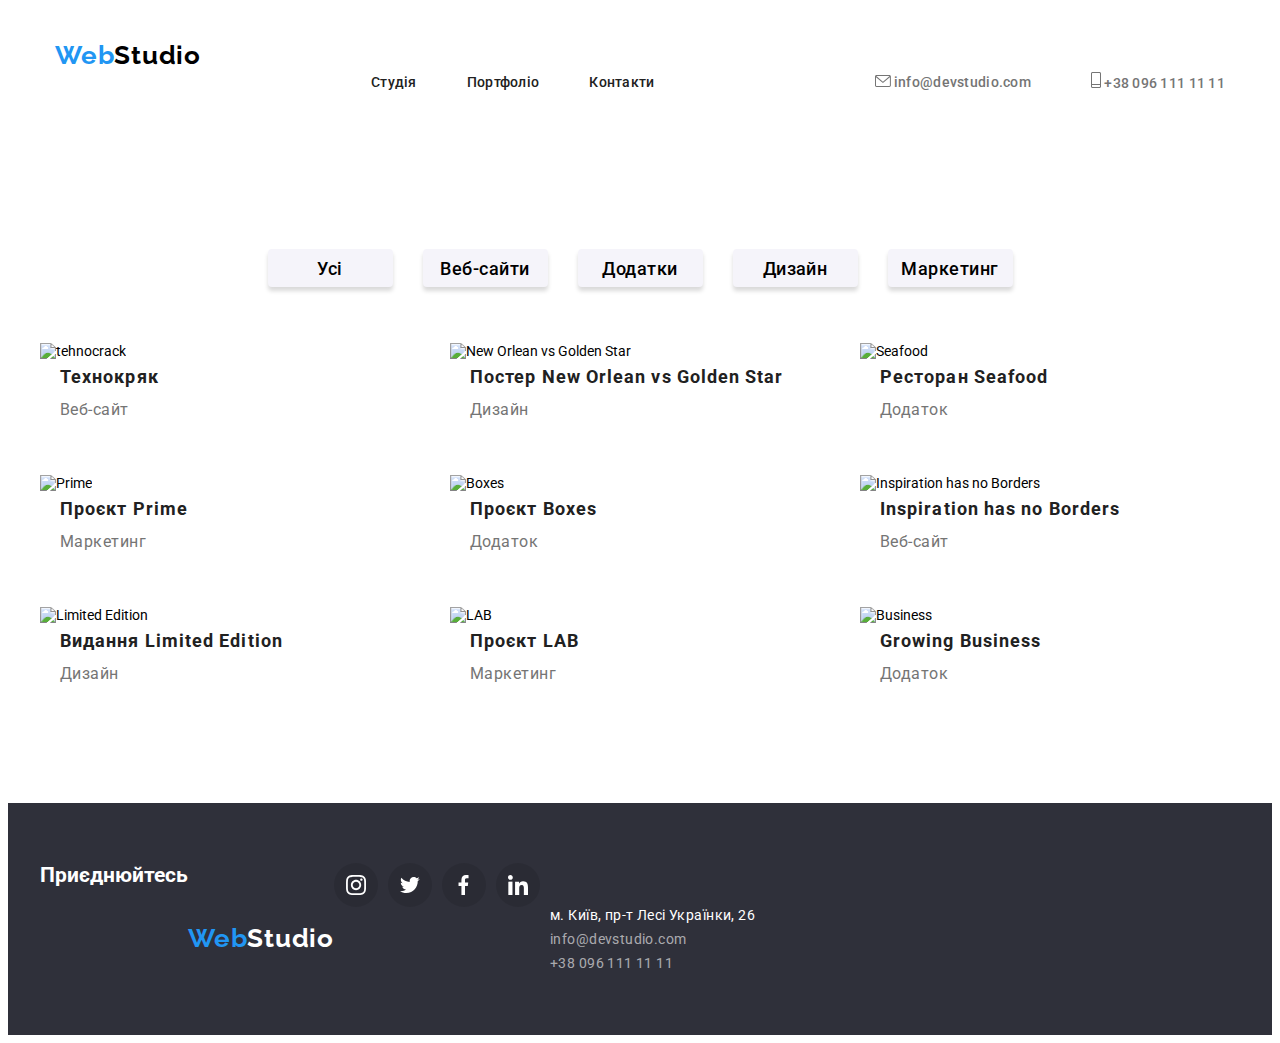
==== Portfolio.html @ 798e8f94 "portfolio-css" ====
<!DOCTYPE html>
<html lang="en">
  <head>
    <meta charset="UTF-8" />
    <meta name="viewport" content="width=device-width, initial-scale=1.0" />
 <title class="web">WebStudio</title>
    <link rel="preconnect" href="https://fonts.googleapis.com" />
    <link rel="preconnect" href="https://fonts.gstatic.com" crossorigin />
    <link
      href="https://fonts.googleapis.com/css2?family=Raleway:wght@700&family=Roboto:wght@400;500;700;900&display=swap"
      rel="stylesheet"
    />
        <link rel="stylesheet" href="./css/style.css" />
  </head>
  <body>
    <header class="header container">
      <div class="container header-list">
        <a
          class="web"
          href="file:///Users/marianasafiulin/Desktop/GOITEENS/dz4-5.html"
          ><span class="web-part">Web</span>Studio</a
        >
        <nav class="navigation">
          <ul class="nav-list">
            <li class="nav-item"><a href="./index.html">Студія</a></li>
            <li class="nav-item"><a href="./Portfolio.html">Портфоліо</a></li>
            <li class="nav-item"><a href="#">Контакти</a></li>
          </ul>
        </nav>
        <ul class="addres-list">
          <li class="mail">
            <svg class="mail-svg">
              <use
                class="mail-use-svg"
                href="./images/symboldefs.svg#icon-mail"
                width="16px"
                height="12px"
              />
            </svg>
            <a href="mailto:info@devstudio.com"> info@devstudio.com</a>
          </li>
          <li class="tel">
            <svg class="tel-svg">
              <use
                class="tel-use-svg"
                href="./images/symboldefs.svg#icon-telephone-nm"
                width="10px"
                height="16px"
              />
            </svg>
            <a href="tel:+380961111111"> +38 096 111 11 11</a>
          </li>
        </ul>
      </div>
    </header>
    <main>
      <div class="button-list">
        <button class="portf-button">Усі</button>
        <button class="portf-button">Веб-сайти</button>
        <button class="portf-button">Додатки</button>
        <button class="portf-button">Дизайн</button>
        <button class="portf-button">Маркетинг</button>
      </div>
      <div class="container">
        <ul class="portfolio-list">
          <li class="portf-list-item">
            <img src="./images/portfolio/img.png" alt="tehnocrack" />
            <h2 class="portf-list-work">Технокряк</h2>
            <p class="portf-work-section">Веб-сайт</p>
          </li>
          <li class="portf-list-item">
            <img
              src="./images/portfolio/img-2.png"
              alt="New Orlean vs Golden Star"
            />
            <h3 class="portf-list-work">Постер New Orlean vs Golden Star</h3>
            <p class="portf-work-section">Дизайн</p>
          </li>
          <li class="portf-list-item">
            <img src="./images/portfolio/img-3.png" alt="Seafood" />
            <h3 class="portf-list-work">Ресторан Seafood</h3>
            <p class="portf-work-section">Додаток</p>
          </li>
          <li class="portf-list-item">
            <img src="./images/portfolio/img-4.png" alt="Prime" />
            <h3 class="portf-list-work">Проєкт Prime</h3>
            <p class="portf-work-section">Маркетинг</p>
          </li>
          <li class="portf-list-item">
            <img src="./images/portfolio/img-5.png" alt="Boxes" />
            <h3 class="portf-list-work">Проєкт Boxes</h3>
            <p class="portf-work-section">Додаток</p>
          </li>
          <li class="portf-list-item">
            <img
              src="./images/portfolio/img-6.png"
              alt="Inspiration has no Borders"
            />

            <h3 class="portf-list-work">Inspiration has no Borders</h3>
            <p class="portf-work-section">Веб-сайт</p>
          </li>
          <li class="portf-list-item">
            <img src="./images/portfolio/img-7.png" alt=" Limited Edition" />
            <h3 class="portf-list-work">Видання Limited Edition</h3>
            <p class="portf-work-section">Дизайн</p>
          </li>
          <li class="portf-list-item">
            <img src="./images/portfolio/img-8.png" alt="LAB" />
            <h3 class="portf-list-work">Проєкт LAB</h3>
            <p class="portf-work-section">Маркетинг</p>
          </li>
          <li class="portf-list-item">
            <img src="./images/portfolio/img-9.png" alt="Business" />
            <h3 class="portf-list-work">Growing Business</h3>
            <p class="portf-work-section">Додаток</p>
          </li>
        </ul>
      </div>
    </main>
    <footer class="footer">
      <div class="container">
        <section class="footer-content">
          <h2 class="footer-svg-title">Приєднюйтесь</h2>
          <a
            href="file:///Users/marianasafiulin/Desktop/GOITEENS/dz4-5.html"
            class="web-footer"
            ><span class="web-footer-part">Web</span>Studio</a
          >
          <div class="footer-svg-box">
            
            <ul class="footer-background">
              <li>
                <a class="footer-background-div">
                  <svg class="footer-svg" width="20" height="20">
                    <use
                      class="footer-use-svg"
                      href="./images/symboldefs.svg#icon-instagram"
                    />
                  </svg>
                </a>
              </li>
              <li>
                <a class="footer-background-div">
                  <svg class="footer-svg">
                    <use
                      class="footer-use-svg"
                      href="./images/symboldefs.svg#icon-twitter"
                    />
                  </svg>
                </a>
              </li>
              <li>
                <a class="footer-background-div">
                  <svg class="footer-svg">
                    <use
                      class="footer-use-svg"
                      href="./images/symboldefs.svg#icon-facebook"
                    />
                  </svg>
                </a>
              </li>
              <li>
                <a class="footer-background-div">
                  <svg class="footer-svg">
                    <use
                      class="footer-use-svg"
                      href="./images/symboldefs.svg#icon-linkedin"
                    />
                  </svg>
                </a>
              </li>
            </ul>
            </div>
            <addres class="addres">
              <p class="addres-text">м. Київ, пр-т Лесі Українки, 26</p>
              <a class="mail-footer" href="mailto:info@devstudio.com">
                info@devstudio.com</a
              >
              <br />
              <a class="tel-footer" href="tel:+380961111111">
                +38 096 111 11 11</a
              >
            </addres>
          </div>
        </section>
      </div>
    </footer>
  </body>
</html>
---- css/style.css ----
a,
ul,
h1,
li,
p,
h2,
h3,
h4 {
  padding: 0;
  margin: 0;
}

a:hover {
  color: #2196f3;
}

body {
  font-family: "Roboto", sans-serif;
  font-size: 14px;
  font-weight: 400;
}

a {
  text-decoration: none;
  color: inherit;
}
ul {
  list-style-type: none;
}
footer {
  background-color: #2f303a;
}
button {
  border-radius: 4px;
  background: #2196f3;
  border: none;
  box-shadow: 0px 4px 4px 0px rgba(0, 0, 0, 0.15);
}
.container {
  width: 1200px;
  padding: 0 15px;
  margin: 0 auto;
}

.header {
  display: flex;
  flex-direction: row;
  justify-content: center;
  align-items: center;
}
.header-list {
  display: flex;
  justify-content: space-between;
}

.web {
  color: #000;
  font-family: Raleway;
  font-size: 26px;
  font-style: normal;
  font-weight: 700;
  line-height: normal;
  letter-spacing: 0.78px;
}

.web-part {
  color: #2196f3;
  font-family: "Raleway", sans-serif;
  font-size: 26px;
  font-style: normal;
  font-weight: 700;
  line-height: normal;
  letter-spacing: 0.78px;
}

.navigation {
  display: flex;
  align-items: center;
  justify-content: space-between;
}

.nav-list {
  display: flex;
  gap: 50px;
}

.addres-item {
  color: #757575;
  font-family: "Roboto", sans-serif;
  font-size: 14px;
  font-style: normal;
  font-weight: 500;
  line-height: normal;
  letter-spacing: 0.28px;
  margin-left: 50px;
}

.addres-svg {
  margin-right: 10px;
  vertical-align: middle;
  fill: #757575;
}

.addres-item:hover .addres-use-svg {
  fill: #2196f3;
}

.nav-item {
  color: #212121;
  font-family: Roboto;
  font-size: 14px;
  font-style: normal;
  font-weight: 500;
  line-height: normal;
  letter-spacing: 0.28px;
}
.addres-list {
  display: flex;
  gap: 10px;
  align-items: center;
}

.header-mail {
  color: #757575;
}
.headr-telephone {
  color: #757575;
}

.hero {
  background-image: url("../images/overlay.jpg");
  opacity: 0, 5;
  background-repeat: no-repeat;
  background-color: #2f303a;
  padding-top: 200px;
  padding-bottom: 200px;
}

.hero-btn {
  color: #fff;
  text-align: center;
  font-family: Roboto;
  font-size: 16px;
  font-style: normal;
  font-weight: 700;
  line-height: 30px;
  padding: 10px 32px;
  display: block;
  margin: 0 auto;
}

.hero-title {
  width: 696px;
  height: 120px;
  color: #fff;
  text-align: center;
  font-family: Roboto;
  font-size: 44px;
  font-style: normal;
  text-transform: uppercase;
  margin: auto;
}

.team-list {
  display: flex;
  flex-direction: row;
  padding-top: 50px;
}

.adventages-list {
  display: flex;
  gap: 30px;
}

.adventages-list-item::before {
  content: "";
  display: inline-block;
  width: 270px;
  height: 120px;
  background-color: #f5f4fa;
  background-repeat: no-repeat;
  background-position: center;
}

.adventages-list-item:nth-child(1)::before {
  background-image: url("../images/antena.svg");
}

.adventages-list-item:nth-child(2)::before {
  background-image: url("../images/astronaut.svg");
}

.adventages-list-item:nth-child(3)::before {
  background-image: url("../images/clock.svg");
}

.adventages-list-item:nth-child(4)::before {
  background-image: url("../images/diagram.svg");
}

.adventages-list-tittle {
  color: #212121;
  font-family: Roboto;
  font-size: 14px;
  font-style: normal;
  font-weight: 700;
  line-height: normal;
  letter-spacing: 0.42px;
  text-transform: uppercase;
  padding-top: 30px;
  padding-bottom: 10px;
}

.adventages-list-text {
  color: #757575;
  font-family: Roboto;
  font-size: 14px;
  font-style: normal;
  font-weight: 400;
  line-height: 24px; /* 171.429% */
  letter-spacing: 0.42px;
}

.photo {
  width: 270px;
  height: 260px;
}

.work-title {
  margin-bottom: 50px;
  color: #212121;
  text-align: center;
  font-family: "Roboto", sans-serif;
  font-size: 36px;
  font-style: normal;
  font-weight: 700;
  line-height: normal;
  letter-spacing: 1.08px;
}

.work-list {
  display: flex;
  gap: 30px;
}

.work-list-name {
  display: block;
  background-color: #2f303a;
  opacity: 80%;
  width: 370px;
  height: 70px;
  padding-top: 27px;
  position: relative;
  bottom: 73px;
}

.work-name-text {
  font-family: "Roboto", sans-serif;
  font-size: 14px;
  color: #fff;
}

.team-list {
  display: flex;
  gap: 30px;
}

.team {
  display: flex;
  padding-top: 94px;
  padding-bottom: 94px;
  text-align: center;
  background: #f5f4fa;
}

.team-user {
  border: #000;
  border-radius: 0px 0px 4px 4px;
  background: #fff;
  box-shadow: 0px 2px 1px 0px rgba(0, 0, 0, 0.2),
    0px 1px 1px 0px rgba(0, 0, 0, 0.14), 0px 1px 3px 0px rgba(0, 0, 0, 0.12);
  padding-bottom: 30px;
}

.background-div-item {
  margin-right: 10px;
}

.background-div-svg {
  display: flex;
  justify-content: center;
  align-items: center;
}

.background-div {
  display: flex;
  justify-content: center;
  align-items: center;
  width: 44px;
  height: 44px;
  border: 2px solid none;
  border-radius: 45px;
  fill: #afb1b8;
}

.background-div:hover {
  background-color: #2196f3;
  fill: #fff;
  border: 2px solid none;
  border-radius: 45px;
}

.footer-svg {
  width: 20px;
  height: 20px;
  background-size: 44px;
}

.footer-background-div {
  display: flex;
  justify-content: center;
  align-items: center;
  width: 44px;
  height: 44px;
  border: 2px solid none;
  border-radius: 45px;
  fill: #fff;
  background-color: rgba(0, 0, 0, 10%);
  margin-right: 10px;
}

.footer-background-div:hover {
  background-color: #2196f3;
  fill: #fff;
  border: 2px solid none;
  border-radius: 45px;
}

.footer-svg-title {
  text-align: center;
  color: #fff;
  font-family: "Roboto", sans-serif;
}

.work-svg {
  width: 20px;
  height: 20px;
  background-size: 44px;
}

.work-svg:hover {
  fill: #fff;
}

.name {
  color: #212121;
  text-align: center;
  font-family: Roboto;
  font-size: 16px;
  font-style: normal;
  font-weight: 500;
  line-height: normal;
  letter-spacing: 0.48px;
  padding-top: 30px;
}

.robota {
  color: #757575;
  text-align: center;
  font-family: Roboto;
  font-size: 16px;
  font-style: normal;
  font-weight: 400;
  line-height: normal;
  letter-spacing: 0.48px;
  padding-top: 10px;
  padding-bottom: 30px;
}

.mail-footer,
.tel-footer {
  color: rgba(255, 255, 255, 0.6);
  font-family: Roboto;
  font-size: 14px;
  font-style: normal;
  font-weight: 400;
  line-height: 24px; /* 171.429% */
  letter-spacing: 0.42px;
}

.addres {
  color: #fff;
  font-family: Roboto;
  font-size: 14px;
  font-style: normal;
  font-weight: 400;
  line-height: 24px; /* 171.429% */
  letter-spacing: 0.42px;
}

.adventages {
  padding-top: 94px;
  padding-bottom: 94px;
}

.work {
  display: flex;
  padding-bottom: 94px;
  text-align: center;
}

.users {
  padding: 94px 0 94px 0;
}

.users-list-title {
  text-align: center;
  margin-bottom: 50px;
}

.users-box {
  display: flex;
  padding-top: 94px;
  padding-bottom: 95px;
  display: flex;
  justify-content: space-between;
}

.users-list {
  display: flex;
  justify-content: space-around;
}

.users-list-box {
  display: flex;
  align-items: center;
  width: 170px;
  height: 92px;
  border: #afb1b8 1px solid;
  border-radius: 4px;
}

.users-list-box:hover .user-svg-use {
  fill: #2196f3;
}

.users-list-box:hover {
  border: #2196f3 1px solid;
  border-radius: 4px;
}

.users-svg {
  fill: #afb1b8;
}

.users-list-svg {
  display: block;
  margin: 0 auto;
}

.users-list-svg:hover {
  border: #2196f3;
}

.users-list-box:hover .users-svg {
  fill: #2196f3;
}

.web-footer-part {
  color: #2196f3;

  font-family: Raleway;
  font-size: 26px;
  font-style: normal;
  font-weight: 700;
  line-height: normal;
  letter-spacing: 0.78px;
}

.web-footer {
  color: #fff;
  font-family: Raleway;
  font-size: 26px;
  font-style: normal;
  font-weight: 700;
  line-height: normal;
  letter-spacing: 0.78px;
  padding-top: 60px;
}

.addres {
  padding-top: 10px;
}

.mail-footer {
  padding-top: 5px;
}

.tel-footer {
  padding-top: 5px;
  padding-bottom: 60px;
}

.footer-content {
  padding-top: 60px;
  padding-bottom: 60px;
  display: flex;
}

.footer-background {
  display: flex;
  justify-content: center;
}

.footer-content-item {
  width: 231px;
  height: 132px;
}

.footer-social-svg {
  width: 206px;
  height: 80px;
  margin-left: 70px;
  padding-top: 5px;
}

/* portfolio */

a,
ul,
h1,
li,
p,
h2,
h3,
h4 {
  padding: 0;
  margin: 0;
}
a {
  text-decoration: none;
  color: inherit;
}
a:hover {
  color: #2196f3;
}
.portf-button {
  width: 125px;
  height: 38px;
  flex-shrink: 0;
  border-radius: 4px;
  background: #f5f4fa;
}
button:hover {
  background-color: #2196f3;
  color: #fff;
}

ul {
  list-style-type: none;
}

.container {
  width: 1200px;
  padding: 0 15px;
  margin: 0 auto;
}

.header {
  padding: 32px 0;
}

.mail-svg {
  width: 16px;
  height: 12px;
}

.mail-use-svg {
  fill: #757575;
}

.mail-use-svg:hover {
  fill: #2196f3;
}

.tel-svg {
  width: 10px;
  height: 16px;
}

.tel-use-svg {
  fill: #757575;
}

.tel-use-svg:hover {
  fill: #2196f3;
}
.header-list {
  display: flex;
  justify-content: space-between;
}

.web {
  color: #000;
  font-family: Raleway;
  font-size: 26px;
  font-style: normal;
  font-weight: 700;
  line-height: normal;
  letter-spacing: 0.78px;
}

.web-part {
  color: #2196f3;
  font-family: Raleway;
  font-size: 26px;
  font-style: normal;
  font-weight: 700;
  line-height: normal;
  letter-spacing: 0.78px;
}

.mail,
.tel {
  color: #757575;
  font-family: Roboto;
  font-size: 14px;
  font-style: normal;
  font-weight: 500;
  line-height: normal;
  letter-spacing: 0.28px;
  padding-top: 32px;
  padding-bottom: 32px;
  padding-left: 50px;
}
.portfolio-list {
  display: flex;
  flex-wrap: wrap;
  flex-direction: row;
  align-items: center;
  row-gap: 30px;
  justify-content: space-between;
  margin-top: 56px;
  margin-bottom: 94px;
}
.portf-button {
  background-color: #f5f4fa;
  text-align: center;
  font-family: Roboto;
  font-size: 16px;
  font-style: normal;
  font-weight: 500;
  letter-spacing: 0.48px;
  font-size: large;
  border: none;
  width: 125px;
  height: 38px;
  flex-shrink: 0;
  border-radius: 4px;
  background: #f5f4fa;
}

.button-div {
  display: flex;
  justify-content: center;
}

.button-list {
  display: flex;
  justify-content: center;
  gap: 30px;
  margin-top: 94px;
}
.container-portfolio {
  width: 1200px;
}
.portf-list-item {
  flex-basis: calc((100% - 60px) / 3);
}

.portf-list-item:hover {
  box-shadow: 0px 2px 1px 0px rgba(0, 0, 0, 0.2),
    0px 1px 1px 0px rgba(0, 0, 0, 0.14), 0px 1px 3px 0px rgba(0, 0, 0, 0.12);
}

.portf-list-work {
  color: #212121;
  font-family: Roboto;
  font-size: 18px;
  font-style: normal;
  font-weight: 700;
  line-height: 36px; /* 200% */
  letter-spacing: 1.08px;
  margin-left: 20px;
}

.portf-work-section {
  color: #757575;
  font-family: Roboto;
  font-size: 16px;
  font-style: normal;
  font-weight: 400;
  line-height: 30px; /* 187.5% */
  letter-spacing: 0.48px;
  margin-bottom: 20px;
  margin-left: 20px;
}

footer {
  background: #2f303a;
}

.web-footer-part {
  color: #2196f3;

  font-family: Raleway;
  font-size: 26px;
  font-style: normal;
  font-weight: 700;
  line-height: normal;
  letter-spacing: 0.78px;
}

.web-footer {
  color: #fff;
  font-family: Raleway;
  font-size: 26px;
  font-style: normal;
  font-weight: 700;
  line-height: normal;
  letter-spacing: 0.78px;
  padding-top: 60px;
}

.addres {
  padding-top: 20px;
}

.mail-footer {
  padding-top: 5px;
}

.tel-footer {
  padding-top: 5px;
  padding-bottom: 60px;
}

.footer-content {
  padding-top: 60px;
  padding-bottom: 60px;
}

.mail-footer,
.tel-footer {
  color: rgba(255, 255, 255, 0.6);
  font-family: Roboto;
  font-size: 14px;
  font-style: normal;
  font-weight: 400;
  line-height: 24px; /* 171.429% */
  letter-spacing: 0.42px;
}

.addres {
  color: #fff;
  font-family: Roboto;
  font-size: 14px;
  font-style: normal;
  font-weight: 400;
  line-height: 24px; /* 171.429% */
  letter-spacing: 0.42px;
  margin-top: 20px;
}

.footer-background {
  display: flex;
  justify-content: center;
}

.footer-svg {
  width: 20px;
  height: 20px;
  background-size: 44px;
}

.footer-background-div {
  display: flex;
  justify-content: center;
  align-items: center;
  width: 44px;
  height: 44px;
  border: 2px solid none;
  border-radius: 45px;
  fill: #fff;
  background-color: rgba(0, 0, 0, 10%);
  margin-right: 10px;
}

.footer-background-div:hover {
  background-color: #2196f3;
  fill: #fff;
  border: 2px solid none;
  border-radius: 45px;
}

.footer-svg-title {
  text-align: start;
  color: #fff;
  font-family: "Roboto", sans-serif;
  margin-bottom: 25px;
}

.backdrop {
  align-items: center;
  justify-content: center;
  display: flex;
  position: fixed;
  top: 0;
  left: 0;
  width: 100%;
  height: 100%;
  background-color: rgba(0, 0, 0, 0.5);
  opacity: 1;
  z-index: 9;
}
.modal {
  position: absolute;
  width: 528px;
  padding: 40px;
  padding: 15px;
  background-color: #ffffff;
  border-radius: 4px;
}
.modal-title {
  font-family: "Roboto", sans-serif;
  font-weight: 700;
  font-size: 20px;
  letter-spacing: 0.03em;
  text-align: center;
  color: var(--gray-text);
  margin-bottom: 12px;
}
.modal-list {
  display: flex;
  flex-direction: column;
  margin-bottom: 20px;
}
.modal-list-label {
  letter-spacing: 0.01em;
  color: var(--gray-text);
  padding-right: 7px;
  position: relative;
  font-size: 12px;
}
.modal-list-input {
  border: 1px solid rgba(33, 33, 33, 0.2);
  border-radius: 4px;
  width: 100%;
  padding: 12px 20px 12px 42px;
  margin-top: 4px;
  outline: none;
  cursor: pointer;
}
.modal-svg {
  width: 15px;
  height: 15px;
  position: absolute;
  left: 12px;
  top: 31px;
}
.modal-list-input:hover {
  border-color: var(--blue-text);
}
.modal-list-input:hover + .modal-svg {
  fill: var(--blue-text);
}
.modal-textarea {
  resize: none;
  width: 100%;
  border: 1px solid rgba(33, 33, 33, 0.2);
  border-radius: 4px;
  padding: 12px 16px;
  outline: none;
  cursor: pointer;
  margin-top: 4px;
}
.div-modal-check {
  width: 16px;
  height: 15px;
}
.div-modal-check:checked::after {
  display: flex;
  justify-content: center;
  align-items: center;
  background-color: var(--blue-text);
  border: 3px solid var(--blue-text);
}
.div-modal-text {
  font-weight: 400;
  font-size: 14px;
  line-height: 1.71;
  letter-spacing: 0.03em;
  color: var(--main-text);
  text-align: center;
  margin-bottom: 40px;
}
.div-modal-link {
  color: var(--blue-text);
  text-decoration: underline;
}
.div-modal-bth-sbm {
  width: 200px;
  height: 50px;
  display: block;
  border: none;
  border-radius: 4px;
  box-shadow: 0 4px 4px 0 rgba(0, 0, 0, 0.5);
  font-weight: 700;
  font-size: 16px;
  line-height: 1, 87;
  margin: 0 auto;
  cursor: pointer;
  letter-spacing: 0.06em;
  color: var(--white-text);
}
.div-modal-btn-close {
  position: absolute;
  top: 8px;
  right: 8px;
  width: 30px;
  height: 30px;
  border-radius: 50%;
  background-color: var(--team-bg);
  cursor: pointer;
  border: 1px solid #1e1e1e10;
}
.div-modal-svg-close {
  fill: var(--gray-text);
  width: 11px;
  height: 11px;
}
.div-modal-btn-close:hover {
  fill: var(--blue-text);
}
.is-hidden {
  opacity: 0;
  pointer-events: none;
}
.no-scroll {
  overflow: hidden;
}
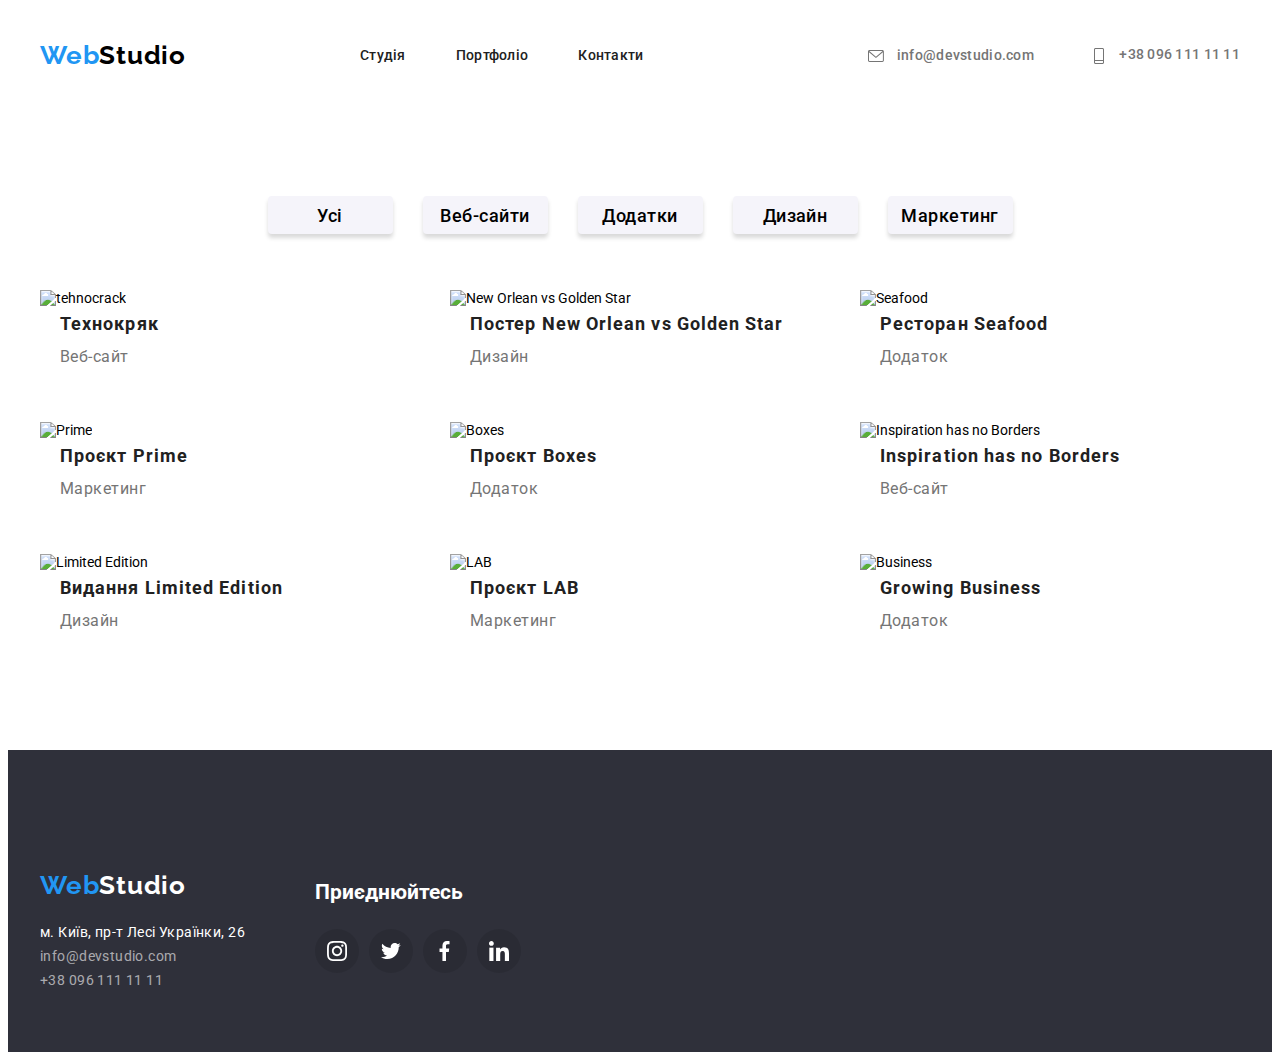
==== commit 5da80d09: "footer" ====
--- a/Portfolio.html
+++ b/Portfolio.html
@@ -12,8 +12,7 @@
     />
         <link rel="stylesheet" href="./css/style.css" />
   </head>
-  <body>
-    <header class="header container">
+  <body><header class="header">
       <div class="container header-list">
         <a
           class="web"
@@ -28,31 +27,35 @@
           </ul>
         </nav>
         <ul class="addres-list">
-          <li class="mail">
-            <svg class="mail-svg">
-              <use
-                class="mail-use-svg"
-                href="./images/symboldefs.svg#icon-mail"
-                width="16px"
-                height="12px"
-              />
-            </svg>
-            <a href="mailto:info@devstudio.com"> info@devstudio.com</a>
+          <li class="addres-item">
+            <a href="mailto:info@devstudio.com">
+              <svg class="addres-svg" width="16px" height="12px">
+                <use
+                  class="addres-use-svg"
+                  href="./images/symboldefs.svg#icon-mail"
+                  width="16px"
+                  height="12px"
+                />
+              </svg>
+              info@devstudio.com</a
+            >
           </li>
-          <li class="tel">
-            <svg class="tel-svg">
-              <use
-                class="tel-use-svg"
-                href="./images/symboldefs.svg#icon-telephone-nm"
-                width="10px"
-                height="16px"
-              />
-            </svg>
-            <a href="tel:+380961111111"> +38 096 111 11 11</a>
+          <li class="addres-item">
+            <a href="tel:+380961111111">
+              <svg class="addres-svg" width="12px" height="16px">
+                <use
+                  class="addres-use-svg"
+                  href="./images/symboldefs.svg#icon-telephone-nm"
+                  width="10px"
+                  height="16px"
+                />
+              </svg>
+              +38 096 111 11 11</a
+            >
           </li>
         </ul>
       </div>
-    </header>
+    </header></header>
     <main>
       <div class="button-list">
         <button class="portf-button">Усі</button>
@@ -118,60 +121,16 @@
         </ul>
       </div>
     </main>
-    <footer class="footer">
+     <footer class="footer">
       <div class="container">
         <section class="footer-content">
-          <h2 class="footer-svg-title">Приєднюйтесь</h2>
-          <a
-            href="file:///Users/marianasafiulin/Desktop/GOITEENS/dz4-5.html"
-            class="web-footer"
-            ><span class="web-footer-part">Web</span>Studio</a
-          >
-          <div class="footer-svg-box">
-            
-            <ul class="footer-background">
-              <li>
-                <a class="footer-background-div">
-                  <svg class="footer-svg" width="20" height="20">
-                    <use
-                      class="footer-use-svg"
-                      href="./images/symboldefs.svg#icon-instagram"
-                    />
-                  </svg>
-                </a>
-              </li>
-              <li>
-                <a class="footer-background-div">
-                  <svg class="footer-svg">
-                    <use
-                      class="footer-use-svg"
-                      href="./images/symboldefs.svg#icon-twitter"
-                    />
-                  </svg>
-                </a>
-              </li>
-              <li>
-                <a class="footer-background-div">
-                  <svg class="footer-svg">
-                    <use
-                      class="footer-use-svg"
-                      href="./images/symboldefs.svg#icon-facebook"
-                    />
-                  </svg>
-                </a>
-              </li>
-              <li>
-                <a class="footer-background-div">
-                  <svg class="footer-svg">
-                    <use
-                      class="footer-use-svg"
-                      href="./images/symboldefs.svg#icon-linkedin"
-                    />
-                  </svg>
-                </a>
-              </li>
-            </ul>
-            </div>
+          <div class="footer-content-item">
+            <a
+              href="file:///Users/marianasafiulin/Desktop/GOITEENS/dz4-5.html"
+              class="web-footer"
+              ><span class="web-footer-part">Web</span>Studio</a
+            >
+
             <addres class="addres">
               <p class="addres-text">м. Київ, пр-т Лесі Українки, 26</p>
               <a class="mail-footer" href="mailto:info@devstudio.com">
@@ -183,6 +142,54 @@
               >
             </addres>
           </div>
+
+          <div class="footer-social-svg">
+            <h2 class="footer-svg-title">Приєднюйтесь</h2>
+            <div class="footer-svg-box">
+              <ul class="footer-background">
+                <li>
+                  <a class="footer-background-div">
+                    <svg class="footer-svg" width="20" height="20">
+                      <use
+                        class="footer-use-svg"
+                        href="./images/symboldefs.svg#icon-instagram"
+                      />
+                    </svg>
+                  </a>
+                </li>
+                <li>
+                  <a class="footer-background-div">
+                    <svg class="footer-svg">
+                      <use
+                        class="footer-use-svg"
+                        href="./images/symboldefs.svg#icon-twitter"
+                      />
+                    </svg>
+                  </a>
+                </li>
+                <li>
+                  <a class="footer-background-div">
+                    <svg class="footer-svg">
+                      <use
+                        class="footer-use-svg"
+                        href="./images/symboldefs.svg#icon-facebook"
+                      />
+                    </svg>
+                  </a>
+                </li>
+                <li>
+                  <a class="footer-background-div">
+                    <svg class="footer-svg">
+                      <use
+                        class="footer-use-svg"
+                        href="./images/symboldefs.svg#icon-linkedin"
+                      />
+                    </svg>
+                  </a>
+                </li>
+              </ul>
+            </div>
+          </div>
         </section>
       </div>
     </footer>
--- a/css/style.css
+++ b/css/style.css
@@ -513,15 +513,11 @@
 }
 
 .footer-content-item {
-  width: 231px;
-  height: 132px;
+  margin-right: 70px;
 }
 
 .footer-social-svg {
-  width: 206px;
-  height: 80px;
-  margin-left: 70px;
-  padding-top: 5px;
+  margin-top: 70px;
 }
 
 /* portfolio */
@@ -730,6 +726,8 @@
   line-height: normal;
   letter-spacing: 0.78px;
   padding-top: 60px;
+  margin-bottom: 20px;
+  display: inline-block;
 }
 
 .addres {
@@ -808,6 +806,7 @@
   color: #fff;
   font-family: "Roboto", sans-serif;
   margin-bottom: 25px;
+  display: inline-block;
 }
 
 .backdrop {
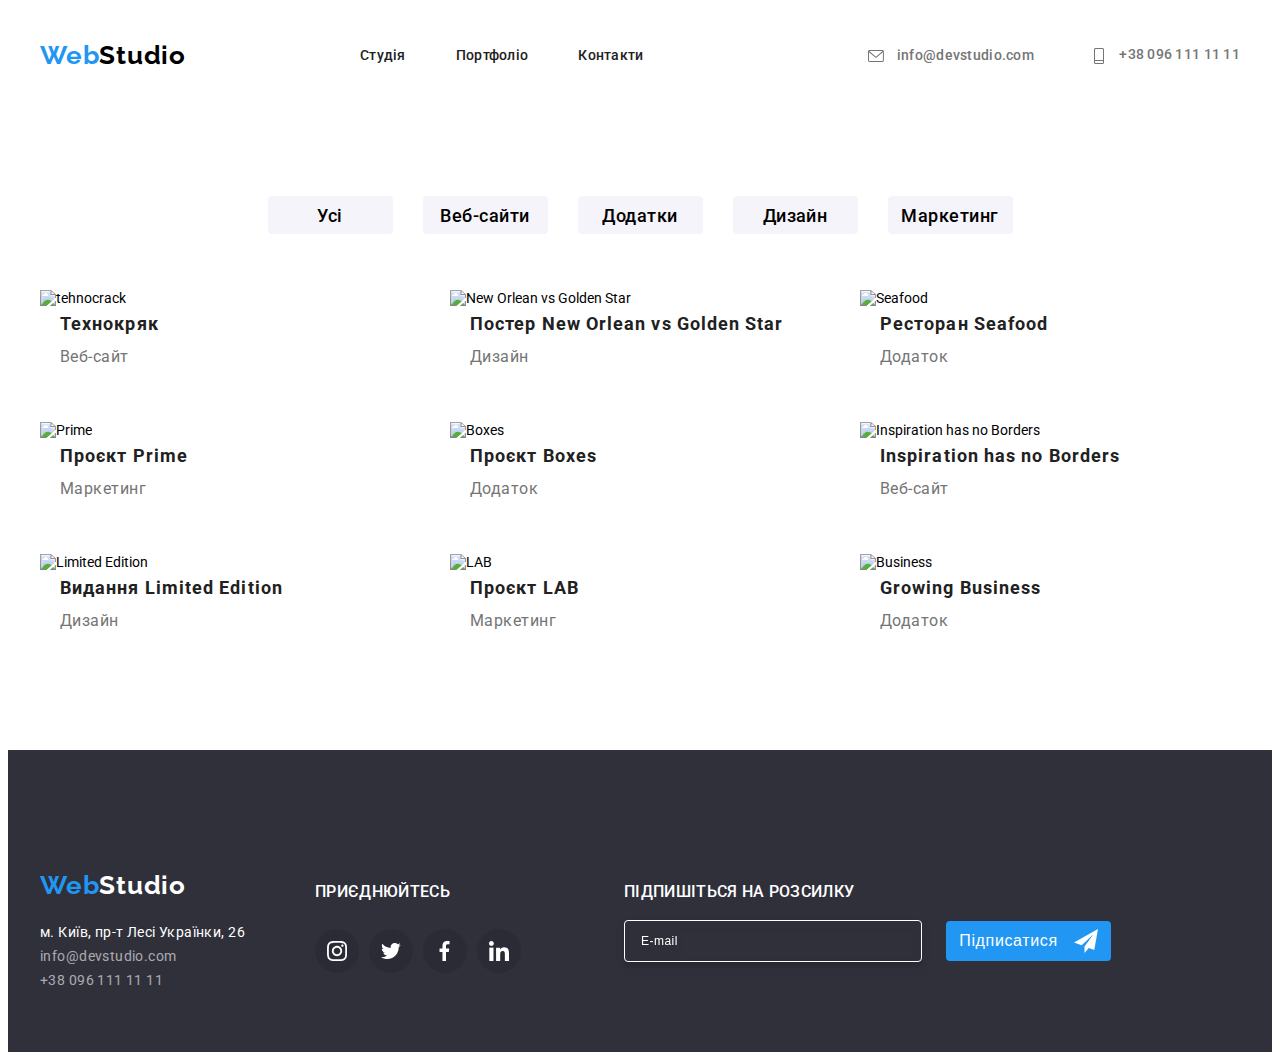
==== commit 9004e566: "footer-modal" ====
--- a/Portfolio.html
+++ b/Portfolio.html
@@ -144,7 +144,7 @@
           </div>
 
           <div class="footer-social-svg">
-            <h2 class="footer-svg-title">Приєднюйтесь</h2>
+            <h2 class="footer-svg-title">ПРИЄДНЮЙТЕСЬ</h2>
             <div class="footer-svg-box">
               <ul class="footer-background">
                 <li>
@@ -190,6 +190,30 @@
               </ul>
             </div>
           </div>
+          <div class="footer-media-form">
+            <h2 class="footer-media-text">ПІДПИШІТЬСЯ НА РОЗСИЛКУ</h2>
+
+            <form class="footer-form">
+              <label class="footer-label">
+                <input
+                  class="footer-form-input"
+                  type="email"
+                  name="footer-email"
+                  placeholder="E-mail"
+                />
+              </label>
+              <button type="submit" class="footer-form-btn">
+                Підписатися
+                <svg class="footer-button-icon" width="24" height="24">
+                  <use
+                    href="./images/svg/symboldefs.svg#icon-icon-send"
+                    width="24"
+                    height="24"
+                  ></use>
+                </svg>
+              </button>
+            </form>
+          </div>
         </section>
       </div>
     </footer>
--- a/css/style.css
+++ b/css/style.css
@@ -30,7 +30,7 @@
 footer {
   background-color: #2f303a;
 }
-button {
+.hero-btn {
   border-radius: 4px;
   background: #2196f3;
   border: none;
@@ -243,6 +243,10 @@
   gap: 30px;
 }
 
+.work-list-item {
+  position: relative;
+}
+
 .work-list-name {
   display: block;
   background-color: #2f303a;
@@ -251,13 +255,21 @@
   height: 70px;
   padding-top: 27px;
   position: relative;
-  bottom: 73px;
+  top: 73px;
 }
 
 .work-name-text {
   font-family: "Roboto", sans-serif;
   font-size: 14px;
   color: #fff;
+  padding-top: 27px;
+  position: absolute;
+  width: 100%;
+  bottom: 0;
+  padding-bottom: 27px;
+  text-transform: uppercase;
+  text-align: center;
+  background-color: rgba(47, 48, 58, 0.8);
 }
 
 .team-list {
@@ -340,6 +352,10 @@
   text-align: center;
   color: #fff;
   font-family: "Roboto", sans-serif;
+  font-weight: 500;
+  font-size: 16px;
+  line-height: 1.5;
+  letter-spacing: 0.02em;
 }
 
 .work-svg {
@@ -518,6 +534,7 @@
 
 .footer-social-svg {
   margin-top: 70px;
+  margin-right: 93px;
 }
 
 /* portfolio */
@@ -547,7 +564,7 @@
   border-radius: 4px;
   background: #f5f4fa;
 }
-button:hover {
+.portf-button:hover {
   background-color: #2196f3;
   color: #fff;
 }
@@ -809,6 +826,97 @@
   display: inline-block;
 }
 
+.footer-media-form {
+  justify-content: flex-start;
+  align-items: flex-start;
+  margin-top: 70px;
+}
+
+.footer-media-text {
+  font-weight: 500;
+  font-size: 16px;
+  line-height: 1.5;
+  letter-spacing: 0.02em;
+  color: #fff;
+  margin-bottom: 16px;
+}
+
+.container-svg-footer {
+  display: flex;
+  gap: 24px;
+  border-radius: 50%;
+  width: 100%;
+  height: 100%;
+  justify-content: center;
+  align-items: center;
+  background-color: #2196f3;
+  fill: #fff;
+  transition: background-color 250ms cubic-bezier(0.4, 0, 0.2, 1);
+}
+
+.footer-form {
+  display: flex;
+  gap: 24px;
+  flex-direction: inherit;
+  align-items: center;
+}
+
+.footer-form-input {
+  width: 264px;
+  height: 40px;
+  border-radius: 4px;
+  border: 1px solid var(--WHITE, #fff);
+  box-shadow: 0px 4px 4px 0px rgba(0, 0, 0, 0.15);
+  background-color: transparent;
+  padding: 0 16px;
+  font-size: 12px;
+  line-height: 1.5;
+  letter-spacing: 0.04em;
+  filter: drop-shadow(0px 4px 4px rgba(0, 0, 0, 0.15));
+  color: #ffffff;
+}
+.footer-form-input::placeholder {
+  color: #fff;
+}
+.footer-form-btn {
+  height: 40px;
+  min-width: 165px;
+
+  display: inline-flex;
+  justify-content: center;
+  align-items: center;
+
+  border-radius: 4px;
+  color: #fff;
+  background-color: #2196f3;
+  border: none;
+  color: #fff;
+  text-align: center;
+
+  font-size: 16px;
+
+  font-weight: 500;
+  line-height: 1.5;
+  letter-spacing: 0.04em;
+  cursor: pointer;
+}
+
+.footer-form-btn:hover {
+  background-color: #2196f3;
+}
+
+.footer-form-btn:focus {
+  background-color: #2196f3;
+}
+.footer-button-icon {
+  margin-left: 16px;
+  fill: #fff;
+}
+
+.privacy-policy-link {
+  color: #2196f3;
+}
+
 .backdrop {
   align-items: center;
   justify-content: center;
@@ -836,7 +944,7 @@
   font-size: 20px;
   letter-spacing: 0.03em;
   text-align: center;
-  color: var(--gray-text);
+
   margin-bottom: 12px;
 }
 .modal-list {
@@ -846,7 +954,7 @@
 }
 .modal-list-label {
   letter-spacing: 0.01em;
-  color: var(--gray-text);
+
   padding-right: 7px;
   position: relative;
   font-size: 12px;
@@ -861,50 +969,58 @@
   cursor: pointer;
 }
 .modal-svg {
-  width: 15px;
-  height: 15px;
   position: absolute;
-  left: 12px;
-  top: 31px;
+  left: 16px;
+  top: 17px;
 }
 .modal-list-input:hover {
-  border-color: var(--blue-text);
+  border-color: #2196f3;
 }
 .modal-list-input:hover + .modal-svg {
-  fill: var(--blue-text);
+  fill: #2196f3;
 }
 .modal-textarea {
-  resize: none;
   width: 100%;
-  border: 1px solid rgba(33, 33, 33, 0.2);
+  height: 120px;
+
+  font-size: 12px;
+  line-height: 1.17;
+  letter-spacing: 0.04em;
+  color: #afb1b8;
+  border: 1px solid #afb1b8;
   border-radius: 4px;
-  padding: 12px 16px;
-  outline: none;
-  cursor: pointer;
-  margin-top: 4px;
+  background-color: transparent;
+  padding: 8px 16px;
+  margin: 8px 0 0 0;
 }
 .div-modal-check {
   width: 16px;
   height: 15px;
+  border: 2px solid #212121;
+  margin-right: 5px;
 }
 .div-modal-check:checked::after {
   display: flex;
   justify-content: center;
   align-items: center;
-  background-color: var(--blue-text);
-  border: 3px solid var(--blue-text);
+  background-color: #2196f3;
+  border: 3px solid #2196f3;
+}
+
+.modal-list-item {
+  margin-bottom: 8px;
 }
 .div-modal-text {
   font-weight: 400;
   font-size: 14px;
   line-height: 1.71;
   letter-spacing: 0.03em;
-  color: var(--main-text);
+  color: #757575;
   text-align: center;
   margin-bottom: 40px;
 }
 .div-modal-link {
-  color: var(--blue-text);
+  color: #2196f3;
   text-decoration: underline;
 }
 .div-modal-bth-sbm {
@@ -920,26 +1036,27 @@
   margin: 0 auto;
   cursor: pointer;
   letter-spacing: 0.06em;
-  color: var(--white-text);
-}
-.div-modal-btn-close {
-  position: absolute;
-  top: 8px;
-  right: 8px;
+  color: #fff;
+  background-color: #2196f3;
+}
+.div-modal-bth-close {
+  right: px;
   width: 30px;
   height: 30px;
-  border-radius: 50%;
-  background-color: var(--team-bg);
+  border-radius: 50px;
+  background-color: #fff;
   cursor: pointer;
   border: 1px solid #1e1e1e10;
+  position: relative;
+  left: 468px;
 }
 .div-modal-svg-close {
-  fill: var(--gray-text);
+  fill: #757575;
   width: 11px;
   height: 11px;
 }
 .div-modal-btn-close:hover {
-  fill: var(--blue-text);
+  fill: #2196f3;
 }
 .is-hidden {
   opacity: 0;
@@ -948,3 +1065,16 @@
 .no-scroll {
   overflow: hidden;
 }
+
+.input-wrap {
+  margin-top: 8px;
+  position: relative;
+}
+
+.modal-list-name {
+  color: #757575;
+  margin-top: 23523525px;
+}
+.modal-textarea:hover {
+  border-color: #2196f3;
+}
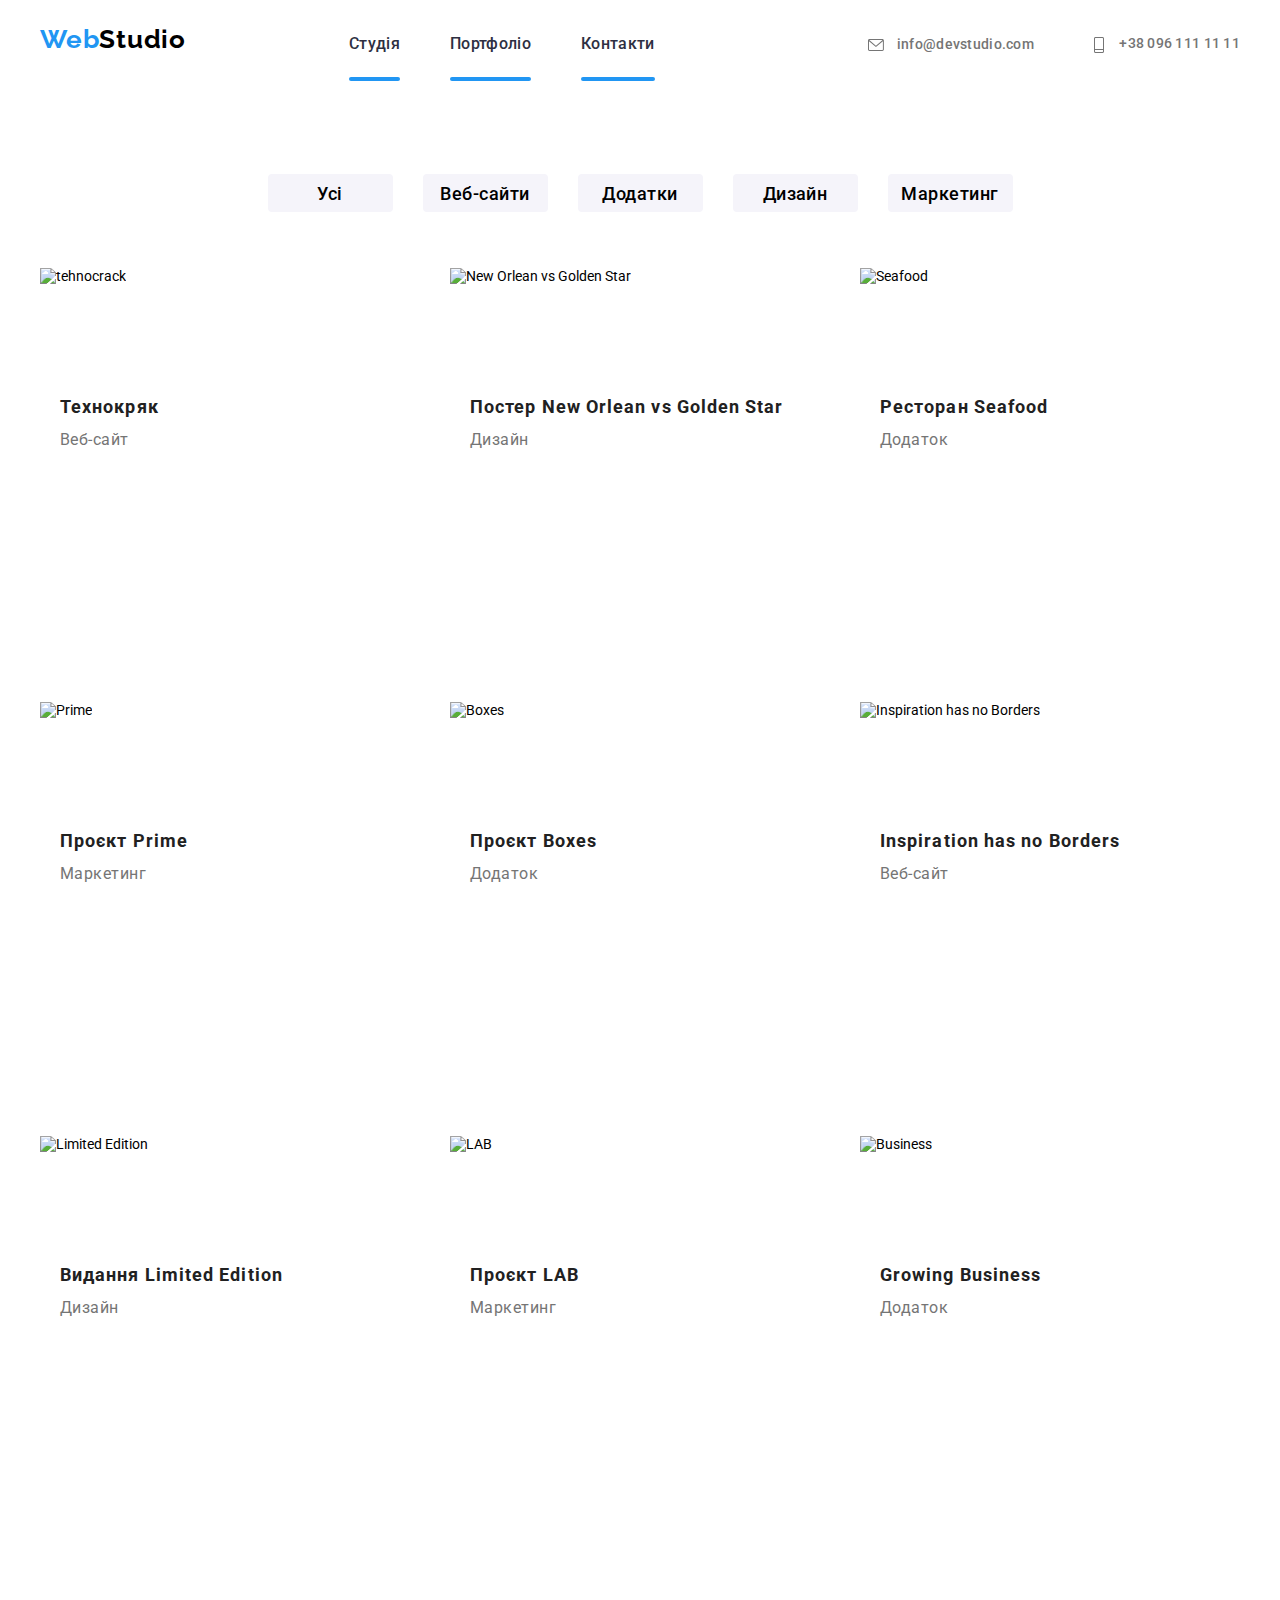
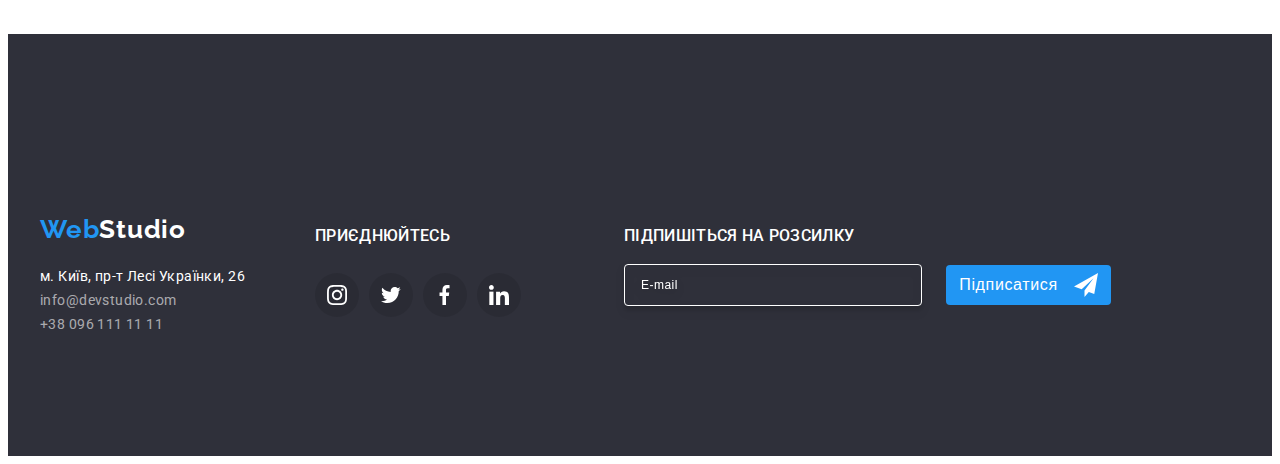
==== commit 0ea78500: "animations" ====
--- a/Portfolio.html
+++ b/Portfolio.html
@@ -12,7 +12,8 @@
     />
         <link rel="stylesheet" href="./css/style.css" />
   </head>
-  <body><header class="header">
+  <body>
+    <header class="header">
       <div class="container header-list">
         <a
           class="web"
@@ -21,9 +22,9 @@
         >
         <nav class="navigation">
           <ul class="nav-list">
-            <li class="nav-item"><a href="./index.html">Студія</a></li>
-            <li class="nav-item"><a href="./Portfolio.html">Портфоліо</a></li>
-            <li class="nav-item"><a href="#">Контакти</a></li>
+            <li class="nav-item"><a class="nav-menu-link" href="./index.html">Студія</a></li>
+            <li class="nav-item"><a class="nav-menu-link" href="./Portfolio.html">Портфоліо</a></li>
+            <li class="nav-item"><a class="nav-menu-link" href="#">Контакти</a></li>
           </ul>
         </nav>
         <ul class="addres-list">
@@ -55,7 +56,7 @@
           </li>
         </ul>
       </div>
-    </header></header>
+    </header>
     <main>
       <div class="button-list">
         <button class="portf-button">Усі</button>
@@ -67,56 +68,118 @@
       <div class="container">
         <ul class="portfolio-list">
           <li class="portf-list-item">
+            <div class="portfolio-cover-image">
             <img src="./images/portfolio/img.png" alt="tehnocrack" />
+            <p class="overflow-text">Ресурс пропонує комплексні<br>
+              пропозиції з різним рівнем<br> функціоналу та сервісів. Все це<br> дозволить відвідувачу отримати<br> вичерпні відомості про компанію<br>
+              чи приватну особу.</p>
+            </div>
+            <div class="portfolio-list-name">
             <h2 class="portf-list-work">Технокряк</h2>
             <p class="portf-work-section">Веб-сайт</p>
-          </li>
-          <li class="portf-list-item">
+            </div>
+          </li>
+          <li class="portf-list-item">
+            <div class="portfolio-cover-image">
             <img
               src="./images/portfolio/img-2.png"
               alt="New Orlean vs Golden Star"
             />
+            <p class="overflow-text">Ресурс пропонує комплексні<br>
+              пропозиції з різним рівнем<br> функціоналу та сервісів. Все це<br> дозволить відвідувачу отримати<br> вичерпні відомості про компанію<br>
+              чи приватну особу.</p>
+            </div>
+            <div class="portfolio-list-name">
             <h3 class="portf-list-work">Постер New Orlean vs Golden Star</h3>
             <p class="portf-work-section">Дизайн</p>
-          </li>
-          <li class="portf-list-item">
+            </div>
+          </li>
+          <li class="portf-list-item">
+            <div class="portfolio-cover-image">
             <img src="./images/portfolio/img-3.png" alt="Seafood" />
+            <p class="overflow-text">Ресурс пропонує комплексні<br>
+              пропозиції з різним рівнем<br> функціоналу та сервісів. Все це<br> дозволить відвідувачу отримати<br> вичерпні відомості про компанію<br>
+              чи приватну особу.</p>
+            </div>
+            <div class="portfolio-list-name">
             <h3 class="portf-list-work">Ресторан Seafood</h3>
             <p class="portf-work-section">Додаток</p>
-          </li>
-          <li class="portf-list-item">
-            <img src="./images/portfolio/img-4.png" alt="Prime" />
+            </div>
+          </li>
+          <li class="portf-list-item">
+            <div class="portfolio-cover-image">
+            <img src="./images/portfolio/img-4.png" alt="Prime" /><p class="overflow-text">Ресурс пропонує комплексні<br>
+              пропозиції з різним рівнем<br> функціоналу та сервісів. Все це<br> дозволить відвідувачу отримати<br> вичерпні відомості про компанію<br>
+              чи приватну особу.</p>
+            </div>
+            <div class="portfolio-list-name">
             <h3 class="portf-list-work">Проєкт Prime</h3>
+           
             <p class="portf-work-section">Маркетинг</p>
-          </li>
-          <li class="portf-list-item">
-            <img src="./images/portfolio/img-5.png" alt="Boxes" />
+            </div>
+          </li>
+          <li class="portf-list-item">
+            <div class="portfolio-cover-image">
+            <img src="./images/portfolio/img-5.png" alt="Boxes" /><p class="overflow-text">Ресурс пропонує комплексні<br>
+              пропозиції з різним рівнем<br> функціоналу та сервісів. Все це<br> дозволить відвідувачу отримати<br> вичерпні відомості про компанію<br>
+              чи приватну особу.</p>
+             </div>
+             <div class="portfolio-list-name">
             <h3 class="portf-list-work">Проєкт Boxes</h3>
             <p class="portf-work-section">Додаток</p>
-          </li>
-          <li class="portf-list-item">
+            </div>
+          </li>
+          <li class="portf-list-item">
+            <div class="portfolio-cover-image">
             <img
               src="./images/portfolio/img-6.png"
               alt="Inspiration has no Borders"
             />
-
+            <p class="overflow-text">Ресурс пропонує комплексні<br>
+              пропозиції з різним рівнем<br> функціоналу та сервісів. Все це<br> дозволить відвідувачу отримати<br> вичерпні відомості про компанію<br>
+              чи приватну особу.</p>
+            </div>
+            <div class="portfolio-list-name">
             <h3 class="portf-list-work">Inspiration has no Borders</h3>
             <p class="portf-work-section">Веб-сайт</p>
-          </li>
-          <li class="portf-list-item">
+            </div>
+          </li>
+          <li class="portf-list-item">
+            <div class="portfolio-cover-image">
             <img src="./images/portfolio/img-7.png" alt=" Limited Edition" />
+            <p class="overflow-text">Ресурс пропонує комплексні<br>
+              пропозиції з різним рівнем<br> функціоналу та сервісів. Все це<br> дозволить відвідувачу отримати<br> вичерпні відомості про компанію<br>
+              чи приватну особу.</p>
+            </div>
+            <div class="portfolio-list-name">
             <h3 class="portf-list-work">Видання Limited Edition</h3>
             <p class="portf-work-section">Дизайн</p>
-          </li>
-          <li class="portf-list-item">
+            </div>
+          </li>
+          <li class="portf-list-item">
+            <div class="portfolio-cover-image">
             <img src="./images/portfolio/img-8.png" alt="LAB" />
+            <p class="overflow-text">Ресурс пропонує комплексні<br>
+              пропозиції з різним рівнем<br> функціоналу та сервісів. Все це<br> дозволить відвідувачу отримати<br> вичерпні відомості про компанію<br>
+              чи приватну особу.</p>
+            </div>
+            <div class="portfolio-list-name">
             <h3 class="portf-list-work">Проєкт LAB</h3>
             <p class="portf-work-section">Маркетинг</p>
-          </li>
-          <li class="portf-list-item">
+            </div>
+          </li>
+          <li class="portf-list-item">
+            <div class="portfolio-cover-image">
             <img src="./images/portfolio/img-9.png" alt="Business" />
+            <p class="overflow-text">Ресурс пропонує комплексні<br>
+              пропозиції з різним рівнем<br> функціоналу та сервісів. Все це<br> дозволить відвідувачу отримати<br> вичерпні відомості про компанію<br>
+              чи приватну особу.</p>
+            </div>
+            <div class="portfolio-list-name">
+            
             <h3 class="portf-list-work">Growing Business</h3>
             <p class="portf-work-section">Додаток</p>
+            </div>
           </li>
         </ul>
       </div>
--- a/css/style.css
+++ b/css/style.css
@@ -10,8 +10,12 @@
   margin: 0;
 }
 
+
+
 a:hover {
   color: #2196f3;
+  transition: transform 250ms cubic-bezier(0.4, 0, 0.2, 1), opacity 250ms cubic-bezier(0.4, 0, 0.2, 1); /* Анімація для transform і opacity */
+
 }
 
 body {
@@ -61,7 +65,19 @@
   font-weight: 700;
   line-height: normal;
   letter-spacing: 0.78px;
-}
+  margin-top: 19px;
+}
+
+.portfolio-cover-image {
+  /* Додайте стиль, щоб контейнер зображення мав достатню висоту для відображення тексту */
+  min-height: 100px; /* Встановіть потрібну висоту */
+  /* Якщо потрібно, також можна використовувати інші властивості, такі як overflow або текстові обтічання */
+}
+
+.portfolio-list-name {
+  margin-top: 21px;
+}
+
 
 .web-part {
   color: #2196f3;
@@ -103,6 +119,8 @@
 
 .addres-item:hover .addres-use-svg {
   fill: #2196f3;
+  transition: transform 250ms cubic-bezier(0.4, 0, 0.2, 1), opacity 250ms cubic-bezier(0.4, 0, 0.2, 1); /* Анімація для transform і opacity */
+
 }
 
 .nav-item {
@@ -120,10 +138,41 @@
   align-items: center;
 }
 
+.header-menu-link.current {
+  color: #2196f3;
+}
+.nav-menu-link::after {
+  content: "";
+  position: absolute;
+  left: 0;
+  bottom: -1px;
+  height: 4px;
+  width: 100%;
+  background-color: #2196f3;
+  border-radius: 2px;
+}
+
+.nav-menu-link {
+  position: relative;
+  color: #2e2f42;
+  font-family: Roboto;
+  font-size: 16px;
+  font-style: normal;
+  font-weight: 500;
+  line-height: 1.5;
+  letter-spacing: 0.02em;
+  text-decoration: none;
+  padding-top: 24px;
+  padding-bottom: 24px;
+  display: block;
+  gap: 40px;
+  transition: color 250ms cubic-bezier(0.4, 0, 0.2, 1);
+}
+
 .header-mail {
   color: #757575;
 }
-.headr-telephone {
+.header-telephone {
   color: #757575;
 }
 
@@ -320,6 +369,7 @@
   fill: #fff;
   border: 2px solid none;
   border-radius: 45px;
+  transition: transform 250ms cubic-bezier(0.4, 0, 0.2, 1), opacity 250ms cubic-bezier(0.4, 0, 0.2, 1); /* Анімація для transform і opacity */
 }
 
 .footer-svg {
@@ -346,6 +396,8 @@
   fill: #fff;
   border: 2px solid none;
   border-radius: 45px;
+  transition: transform 250ms cubic-bezier(0.4, 0, 0.2, 1), opacity 250ms cubic-bezier(0.4, 0, 0.2, 1); /* Анімація для transform і opacity */
+
 }
 
 .footer-svg-title {
@@ -366,6 +418,7 @@
 
 .work-svg:hover {
   fill: #fff;
+  transition: transform 250ms cubic-bezier(0.4, 0, 0.2, 1), opacity 250ms cubic-bezier(0.4, 0, 0.2, 1); /* Анімація для transform і opacity */
 }
 
 .name {
@@ -458,11 +511,15 @@
 
 .users-list-box:hover .user-svg-use {
   fill: #2196f3;
+  transition: transform 250ms cubic-bezier(0.4, 0, 0.2, 1), opacity 250ms cubic-bezier(0.4, 0, 0.2, 1); /* Анімація для transform і opacity */
+
 }
 
 .users-list-box:hover {
   border: #2196f3 1px solid;
   border-radius: 4px;
+  transition: transform 250ms cubic-bezier(0.4, 0, 0.2, 1), opacity 250ms cubic-bezier(0.4, 0, 0.2, 1); /* Анімація для transform і opacity */
+
 }
 
 .users-svg {
@@ -476,10 +533,14 @@
 
 .users-list-svg:hover {
   border: #2196f3;
+  transition: transform 250ms cubic-bezier(0.4, 0, 0.2, 1), opacity 250ms cubic-bezier(0.4, 0, 0.2, 1); /* Анімація для transform і opacity */
+  transform: scale(0.9) translateY(-10px);
 }
 
 .users-list-box:hover .users-svg {
   fill: #2196f3;
+  transition: transform 250ms cubic-bezier(0.4, 0, 0.2, 1), opacity 250ms cubic-bezier(0.4, 0, 0.2, 1); /* Анімація для transform і opacity */
+
 }
 
 .web-footer-part {
@@ -556,6 +617,8 @@
 }
 a:hover {
   color: #2196f3;
+  transition: transform 250ms cubic-bezier(0.4, 0, 0.2, 1), opacity 250ms cubic-bezier(0.4, 0, 0.2, 1); /* Анімація для transform і opacity */
+
 }
 .portf-button {
   width: 125px;
@@ -567,6 +630,8 @@
 .portf-button:hover {
   background-color: #2196f3;
   color: #fff;
+  transition: transform 250ms cubic-bezier(0.4, 0, 0.2, 1), opacity 250ms cubic-bezier(0.4, 0, 0.2, 1); /* Анімація для transform і opacity */
+
 }
 
 ul {
@@ -579,9 +644,7 @@
   margin: 0 auto;
 }
 
-.header {
-  padding: 32px 0;
-}
+
 
 .mail-svg {
   width: 16px;
@@ -594,6 +657,8 @@
 
 .mail-use-svg:hover {
   fill: #2196f3;
+  transition: transform 250ms cubic-bezier(0.4, 0, 0.2, 1), opacity 250ms cubic-bezier(0.4, 0, 0.2, 1); /* Анімація для transform і opacity */
+ 
 }
 
 .tel-svg {
@@ -607,6 +672,7 @@
 
 .tel-use-svg:hover {
   fill: #2196f3;
+  transition: transform 250ms cubic-bezier(0.4, 0, 0.2, 1), opacity 250ms cubic-bezier(0.4, 0, 0.2, 1); /* Анімація для transform і opacity */
 }
 .header-list {
   display: flex;
@@ -621,6 +687,7 @@
   font-weight: 700;
   line-height: normal;
   letter-spacing: 0.78px;
+  margin-top: 16px;
 }
 
 .web-part {
@@ -687,7 +754,39 @@
 .container-portfolio {
   width: 1200px;
 }
+
+.overflow-text {
+  padding: 63px 44px 63px 24px;
+  font-size: 18px;
+  letter-spacing: 0.02em;
+  line-height: 1.5;
+  position: absolute;
+  top: 0;
+  width: 370px;
+  height: 294px;
+  align-items: center;
+  justify-content: center;
+  color: #fff;
+
+  transform: translateY(100%);
+  transition: transform 250ms cubic-bezier(0.4, 0, 0.2, 1)
+  ;
+  z-index: 1;
+}
+
+.portf-list-item:hover .overflow-text {
+  background-color: rgba(6, 139, 255, 0.9);
+  transform: translateY(0);
+  transition: transform 250ms linear;
+  
+  
+}
 .portf-list-item {
+  width: 370px;
+  height: 404px;
+  position: relative;
+  overflow: hidden;
+    transition: transform 250ms cubic-bezier(0.4, 0, 0.2, 1), opacity 250ms cubic-bezier(0.4, 0, 0.2, 1); /* Анімація для transform і opacity */
   flex-basis: calc((100% - 60px) / 3);
 }
 
@@ -760,11 +859,6 @@
   padding-bottom: 60px;
 }
 
-.footer-content {
-  padding-top: 60px;
-  padding-bottom: 60px;
-}
-
 .mail-footer,
 .tel-footer {
   color: rgba(255, 255, 255, 0.6);
@@ -790,6 +884,11 @@
 .footer-background {
   display: flex;
   justify-content: center;
+}
+
+.footer {
+  padding-top: 60px;
+  padding-bottom: 60px;
 }
 
 .footer-svg {
@@ -816,6 +915,7 @@
   fill: #fff;
   border: 2px solid none;
   border-radius: 45px;
+  transition: transform 250ms cubic-bezier(0.4, 0, 0.2, 1), opacity 250ms cubic-bezier(0.4, 0, 0.2, 1); /* Анімація для transform і opacity */
 }
 
 .footer-svg-title {
@@ -903,6 +1003,8 @@
 
 .footer-form-btn:hover {
   background-color: #2196f3;
+  transition: transform 250ms cubic-bezier(0.4, 0, 0.2, 1), opacity 250ms cubic-bezier(0.4, 0, 0.2, 1); /* Анімація для transform і opacity */
+
 }
 
 .footer-form-btn:focus {
@@ -975,9 +1077,13 @@
 }
 .modal-list-input:hover {
   border-color: #2196f3;
+  transition: transform 250ms cubic-bezier(0.4, 0, 0.2, 1), opacity 250ms cubic-bezier(0.4, 0, 0.2, 1); /* Анімація для transform і opacity */
+
 }
 .modal-list-input:hover + .modal-svg {
   fill: #2196f3;
+  transition: transform 250ms cubic-bezier(0.4, 0, 0.2, 1), opacity 250ms cubic-bezier(0.4, 0, 0.2, 1); /* Анімація для transform і opacity */
+
 }
 .modal-textarea {
   width: 100%;
@@ -1057,6 +1163,8 @@
 }
 .div-modal-btn-close:hover {
   fill: #2196f3;
+  transition: transform 250ms cubic-bezier(0.4, 0, 0.2, 1), opacity 250ms cubic-bezier(0.4, 0, 0.2, 1); /* Анімація для transform і opacity */
+
 }
 .is-hidden {
   opacity: 0;
@@ -1077,4 +1185,6 @@
 }
 .modal-textarea:hover {
   border-color: #2196f3;
-}
+  transition: transform 250ms cubic-bezier(0.4, 0, 0.2, 1), opacity 250ms cubic-bezier(0.4, 0, 0.2, 1); /* Анімація для transform і opacity */
+ 
+}
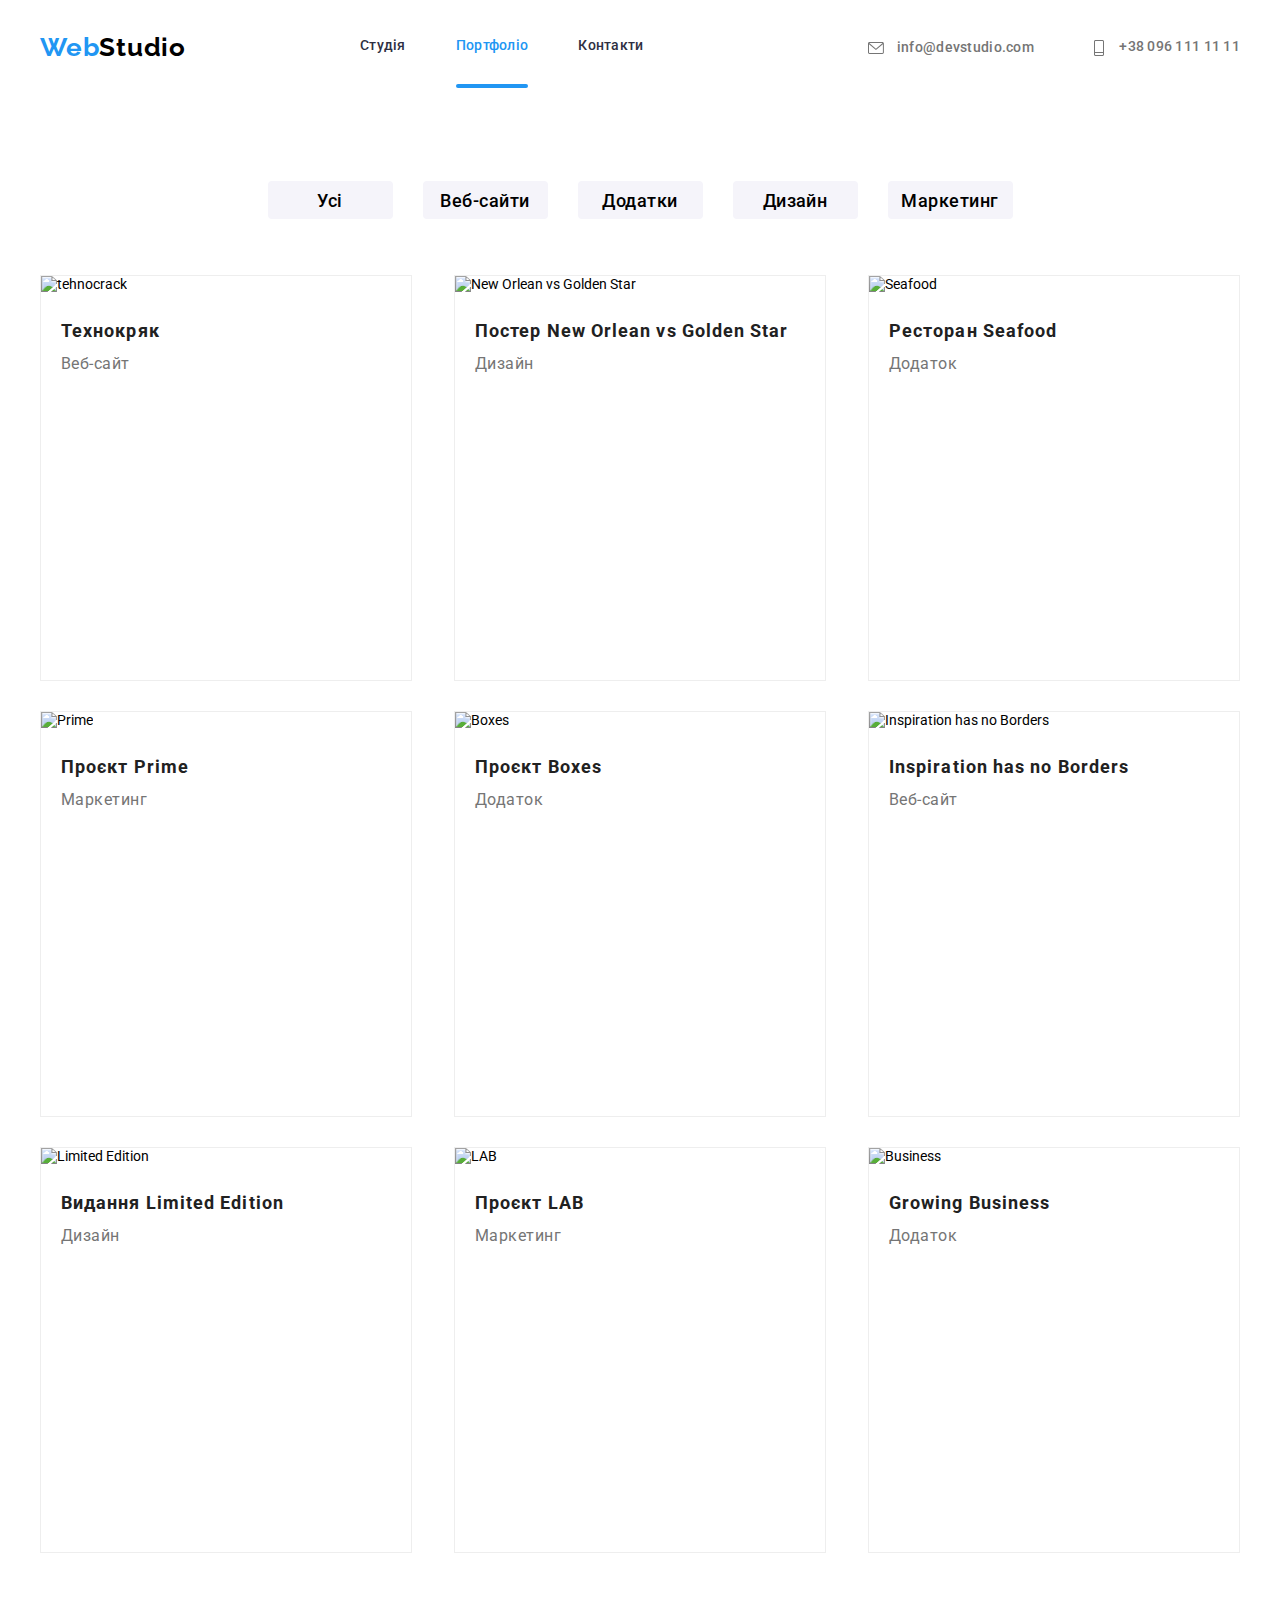
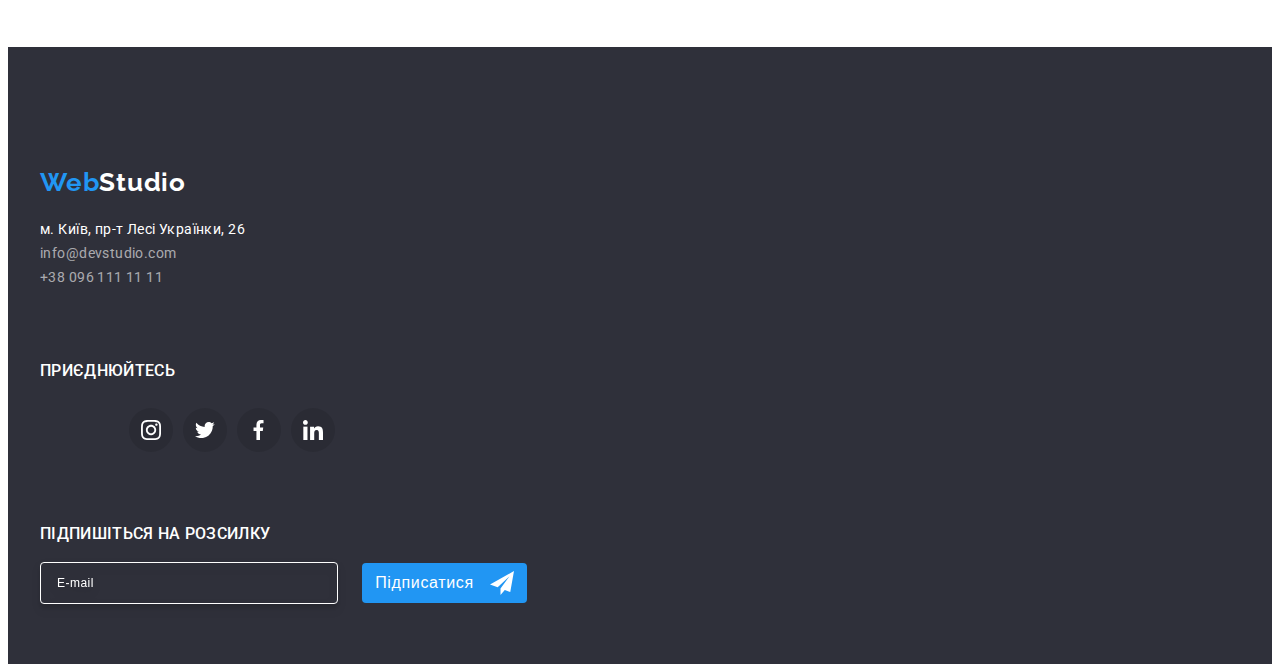
==== commit 74ca2383: "header" ====
--- a/Portfolio.html
+++ b/Portfolio.html
@@ -23,7 +23,7 @@
         <nav class="navigation">
           <ul class="nav-list">
             <li class="nav-item"><a class="nav-menu-link" href="./index.html">Студія</a></li>
-            <li class="nav-item"><a class="nav-menu-link" href="./Portfolio.html">Портфоліо</a></li>
+            <li class="nav-item"><a class="nav-menu-link current" href="./Portfolio.html">Портфоліо</a></li>
             <li class="nav-item"><a class="nav-menu-link" href="#">Контакти</a></li>
           </ul>
         </nav>
--- a/css/style.css
+++ b/css/style.css
@@ -31,9 +31,7 @@
 ul {
   list-style-type: none;
 }
-footer {
-  background-color: #2f303a;
-}
+
 .hero-btn {
   border-radius: 4px;
   background: #2196f3;
@@ -65,17 +63,15 @@
   font-weight: 700;
   line-height: normal;
   letter-spacing: 0.78px;
-  margin-top: 19px;
-}
-
-.portfolio-cover-image {
-  /* Додайте стиль, щоб контейнер зображення мав достатню висоту для відображення тексту */
-  min-height: 100px; /* Встановіть потрібну висоту */
-  /* Якщо потрібно, також можна використовувати інші властивості, такі як overflow або текстові обтічання */
 }
 
 .portfolio-list-name {
-  margin-top: 21px;
+  position: relative;
+  z-index: 2;
+  background-color: #ffff;
+  width: 370px;
+  height: 108px;
+  padding: 21px 0 0 0;
 }
 
 
@@ -99,7 +95,6 @@
   display: flex;
   gap: 50px;
 }
-
 .addres-item {
   color: #757575;
   font-family: "Roboto", sans-serif;
@@ -119,8 +114,6 @@
 
 .addres-item:hover .addres-use-svg {
   fill: #2196f3;
-  transition: transform 250ms cubic-bezier(0.4, 0, 0.2, 1), opacity 250ms cubic-bezier(0.4, 0, 0.2, 1); /* Анімація для transform і opacity */
-
 }
 
 .nav-item {
@@ -138,18 +131,26 @@
   align-items: center;
 }
 
-.header-menu-link.current {
-  color: #2196f3;
-}
-.nav-menu-link::after {
+
+.nav-menu-link.current::after {
   content: "";
-  position: absolute;
+  position: relative;
+  display: block;
   left: 0;
+  top: 28px;
   bottom: -1px;
   height: 4px;
-  width: 100%;
   background-color: #2196f3;
   border-radius: 2px;
+}
+
+.nav-menu-link:hover {
+  width: 100%;
+  color: #2196f3;
+}
+
+.nav-menu-link.current {
+  color: #2196f3;
 }
 
 .nav-menu-link {
@@ -162,11 +163,16 @@
   line-height: 1.5;
   letter-spacing: 0.02em;
   text-decoration: none;
-  padding-top: 24px;
-  padding-bottom: 24px;
   display: block;
   gap: 40px;
+  font-size: 14px;
   transition: color 250ms cubic-bezier(0.4, 0, 0.2, 1);
+}
+
+.nav-item:hover .nav-menu-link:hover {
+  content: "";
+  width: 100%;
+  color: #2196f3;
 }
 
 .header-mail {
@@ -578,11 +584,7 @@
   padding-bottom: 60px;
 }
 
-.footer-content {
-  padding-top: 60px;
-  padding-bottom: 60px;
-  display: flex;
-}
+
 
 .footer-background {
   display: flex;
@@ -677,6 +679,7 @@
 .header-list {
   display: flex;
   justify-content: space-between;
+  padding: 24px 0 25px 0;
 }
 
 .web {
@@ -687,7 +690,6 @@
   font-weight: 700;
   line-height: normal;
   letter-spacing: 0.78px;
-  margin-top: 16px;
 }
 
 .web-part {
@@ -767,17 +769,21 @@
   align-items: center;
   justify-content: center;
   color: #fff;
-
+  background: #2196f3;
+  width: 100%;
   transform: translateY(100%);
   transition: transform 250ms cubic-bezier(0.4, 0, 0.2, 1)
   ;
-  z-index: 1;
-}
+}
+
+
+
+
 
 .portf-list-item:hover .overflow-text {
   background-color: rgba(6, 139, 255, 0.9);
   transform: translateY(0);
-  transition: transform 250ms linear;
+  transition: transform 250ms cubic-bezier(0.4, 0, 0.2, 1);
   
   
 }
@@ -786,8 +792,8 @@
   height: 404px;
   position: relative;
   overflow: hidden;
-    transition: transform 250ms cubic-bezier(0.4, 0, 0.2, 1), opacity 250ms cubic-bezier(0.4, 0, 0.2, 1); /* Анімація для transform і opacity */
-  flex-basis: calc((100% - 60px) / 3);
+  border: 1px solid #EEEEEE;
+  transition: transform 250ms cubic-bezier(0.4, 0, 0.2, 1), opacity 250ms cubic-bezier(0.4, 0, 0.2, 1); /* Анімація для transform і opacity */
 }
 
 .portf-list-item:hover {
@@ -889,6 +895,10 @@
 .footer {
   padding-top: 60px;
   padding-bottom: 60px;
+  background-color: #2f303a;
+}
+.footer .container {
+  display: flex;
 }
 
 .footer-svg {
@@ -896,6 +906,8 @@
   height: 20px;
   background-size: 44px;
 }
+
+
 
 .footer-background-div {
   display: flex;
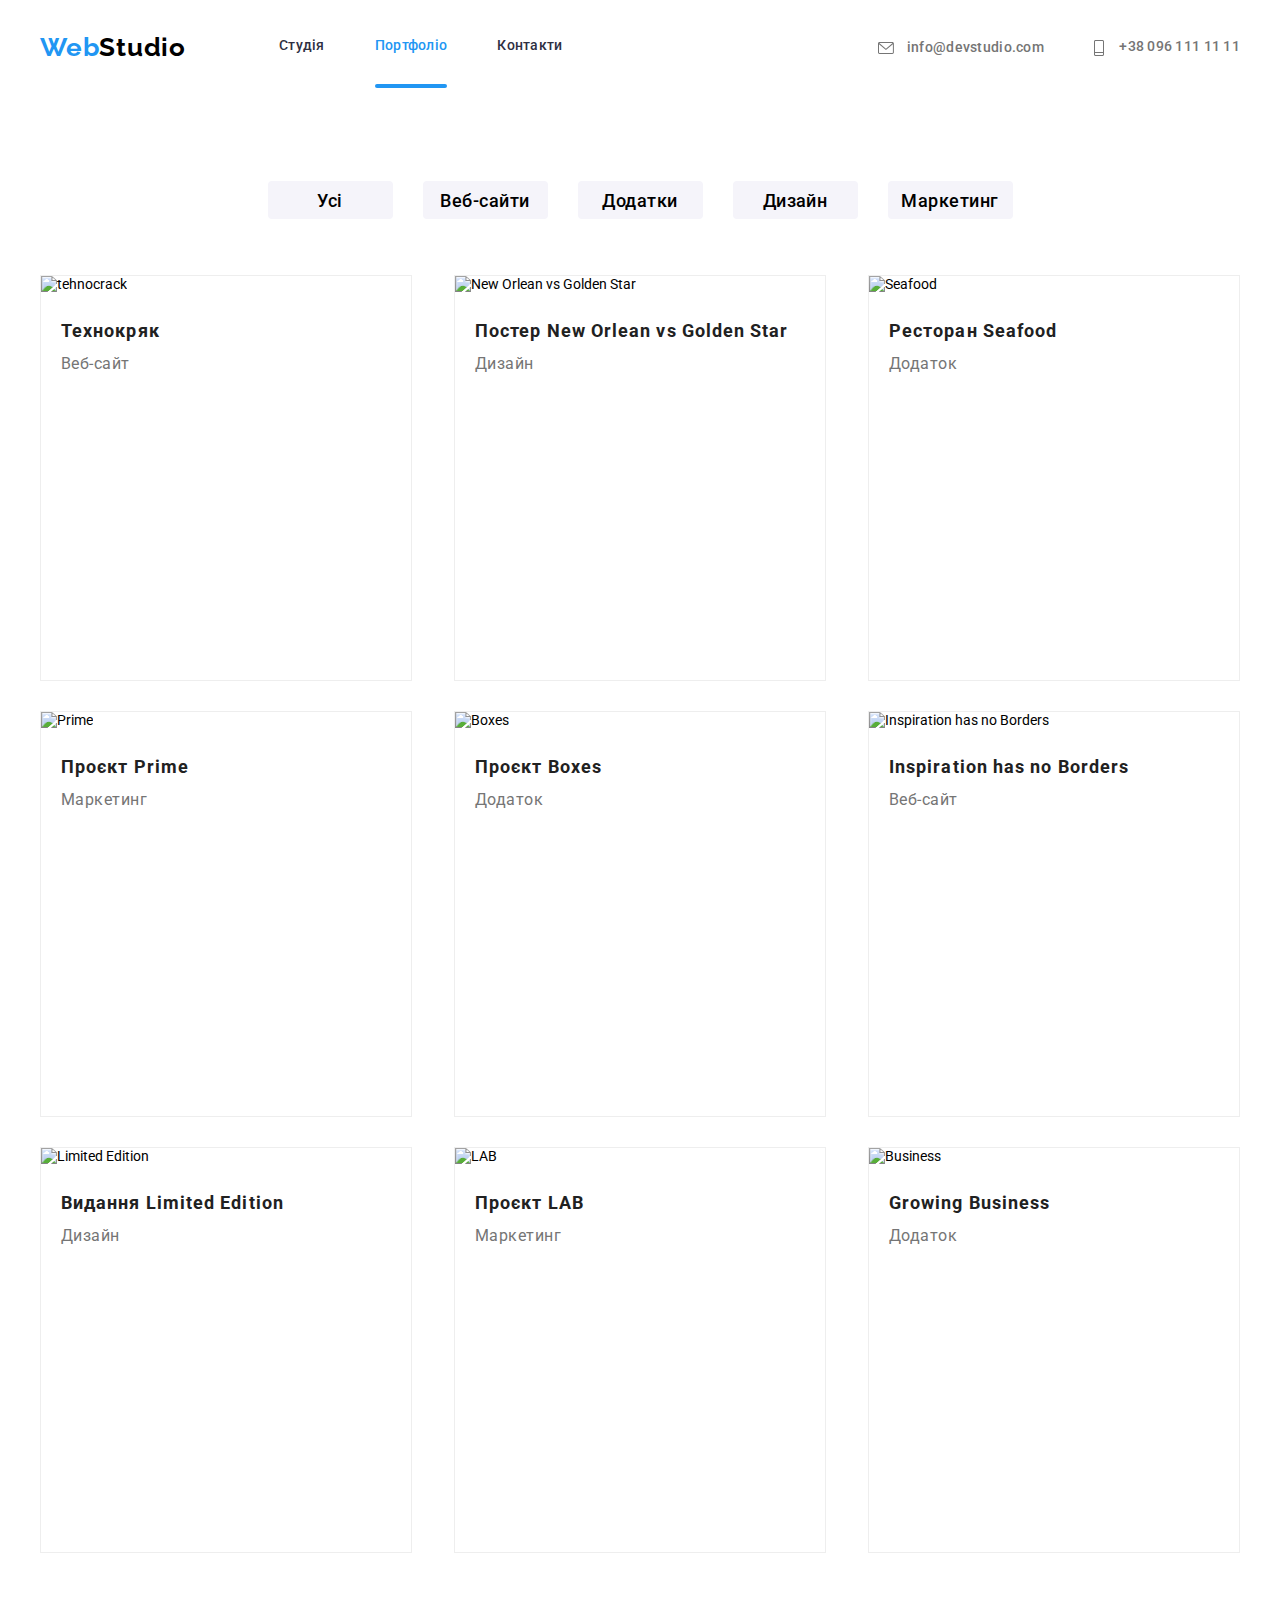
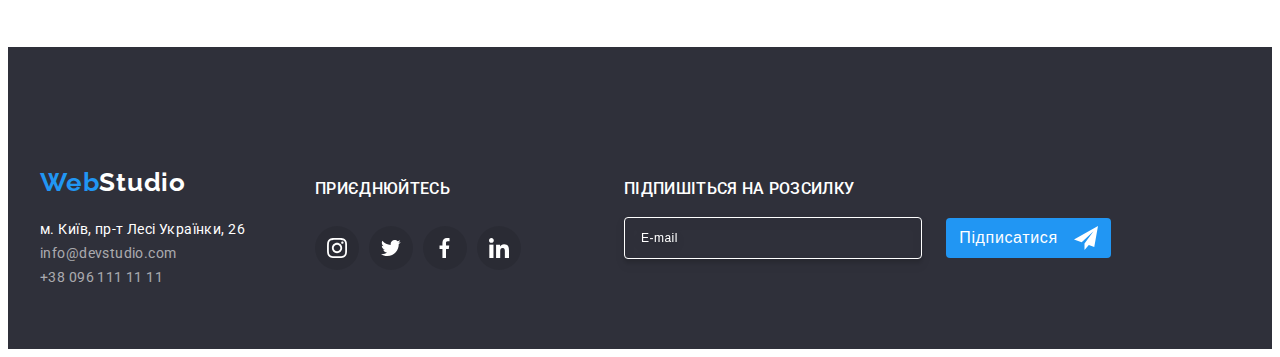
==== commit e861327f: "portfolio" ====
--- a/Portfolio.html
+++ b/Portfolio.html
@@ -15,12 +15,13 @@
   <body>
     <header class="header">
       <div class="container header-list">
-        <a
+        
+        <nav class="navigation">
+          <a
           class="web"
           href="file:///Users/marianasafiulin/Desktop/GOITEENS/dz4-5.html"
           ><span class="web-part">Web</span>Studio</a
         >
-        <nav class="navigation">
           <ul class="nav-list">
             <li class="nav-item"><a class="nav-menu-link" href="./index.html">Студія</a></li>
             <li class="nav-item"><a class="nav-menu-link current" href="./Portfolio.html">Портфоліо</a></li>
@@ -58,6 +59,8 @@
       </div>
     </header>
     <main>
+      <div class="container">
+      <section class="portfolio-section">
       <div class="button-list">
         <button class="portf-button">Усі</button>
         <button class="portf-button">Веб-сайти</button>
@@ -65,7 +68,8 @@
         <button class="portf-button">Дизайн</button>
         <button class="portf-button">Маркетинг</button>
       </div>
-      <div class="container">
+   
+      
         <ul class="portfolio-list">
           <li class="portf-list-item">
             <div class="portfolio-cover-image">
@@ -182,11 +186,12 @@
             </div>
           </li>
         </ul>
+      </section>
       </div>
     </main>
-     <footer class="footer">
+    <footer class="footer">
       <div class="container">
-        <section class="footer-content">
+        <!-- <section class="footer-content"> -->
           <div class="footer-content-item">
             <a
               href="file:///Users/marianasafiulin/Desktop/GOITEENS/dz4-5.html"
@@ -277,7 +282,7 @@
               </button>
             </form>
           </div>
-        </section>
+        <!-- </section> -->
       </div>
     </footer>
   </body>
--- a/css/style.css
+++ b/css/style.css
@@ -63,6 +63,7 @@
   font-weight: 700;
   line-height: normal;
   letter-spacing: 0.78px;
+  margin-right: 93px;
 }
 
 .portfolio-list-name {
@@ -88,7 +89,6 @@
 .navigation {
   display: flex;
   align-items: center;
-  justify-content: space-between;
 }
 
 .nav-list {
@@ -103,7 +103,7 @@
   font-weight: 500;
   line-height: normal;
   letter-spacing: 0.28px;
-  margin-left: 50px;
+
 }
 
 .addres-svg {
@@ -127,7 +127,7 @@
 }
 .addres-list {
   display: flex;
-  gap: 10px;
+  gap: 50px;
   align-items: center;
 }
 
@@ -142,6 +142,8 @@
   height: 4px;
   background-color: #2196f3;
   border-radius: 2px;
+  transition: color 0.25s cubic-bezier(0.4, 0, 0.2, 1);
+
 }
 
 .nav-menu-link:hover {
@@ -216,10 +218,21 @@
   margin: auto;
 }
 
+.title-h2 {
+  margin-bottom: 50px;
+  color: #212121;
+    text-align: center;
+    font-family: "Roboto", sans-serif;
+    font-size: 36px;
+    font-style: normal;
+    font-weight: 700;
+    line-height: normal;
+    letter-spacing: 1.08px;
+}
+
 .team-list {
   display: flex;
   flex-direction: row;
-  padding-top: 50px;
 }
 
 .adventages-list {
@@ -279,6 +292,7 @@
 .photo {
   width: 270px;
   height: 260px;
+  margin-bottom: 30px;
 }
 
 .work-title {
@@ -301,6 +315,8 @@
 .work-list-item {
   position: relative;
 }
+
+
 
 .work-list-name {
   display: block;
@@ -349,14 +365,13 @@
   padding-bottom: 30px;
 }
 
-.background-div-item {
-  margin-right: 10px;
-}
+
 
 .background-div-svg {
   display: flex;
   justify-content: center;
-  align-items: center;
+  gap: 10px
+  ;
 }
 
 .background-div {
@@ -436,7 +451,6 @@
   font-weight: 500;
   line-height: normal;
   letter-spacing: 0.48px;
-  padding-top: 30px;
 }
 
 .robota {
@@ -448,8 +462,8 @@
   font-weight: 400;
   line-height: normal;
   letter-spacing: 0.48px;
-  padding-top: 10px;
-  padding-bottom: 30px;
+  margin: 10px 0 30px 0;
+  
 }
 
 .mail-footer,
@@ -491,6 +505,13 @@
 .users-list-title {
   text-align: center;
   margin-bottom: 50px;
+  color: #212121;
+    font-family: "Roboto", sans-serif;
+    font-size: 36px;
+    font-style: normal;
+    font-weight: 700;
+    line-height: normal;
+    letter-spacing: 1.08px;
 }
 
 .users-box {
@@ -503,7 +524,7 @@
 
 .users-list {
   display: flex;
-  justify-content: space-around;
+  gap: 30px;
 }
 
 .users-list-box {
@@ -718,13 +739,18 @@
 .portfolio-list {
   display: flex;
   flex-wrap: wrap;
-  flex-direction: row;
-  align-items: center;
-  row-gap: 30px;
+ 
+  gap: 30px;
   justify-content: space-between;
   margin-top: 56px;
-  margin-bottom: 94px;
-}
+  
+
+}
+
+.portfolio-section {
+  padding-bottom: 94px;
+}
+
 .portf-button {
   background-color: #f5f4fa;
   text-align: center;
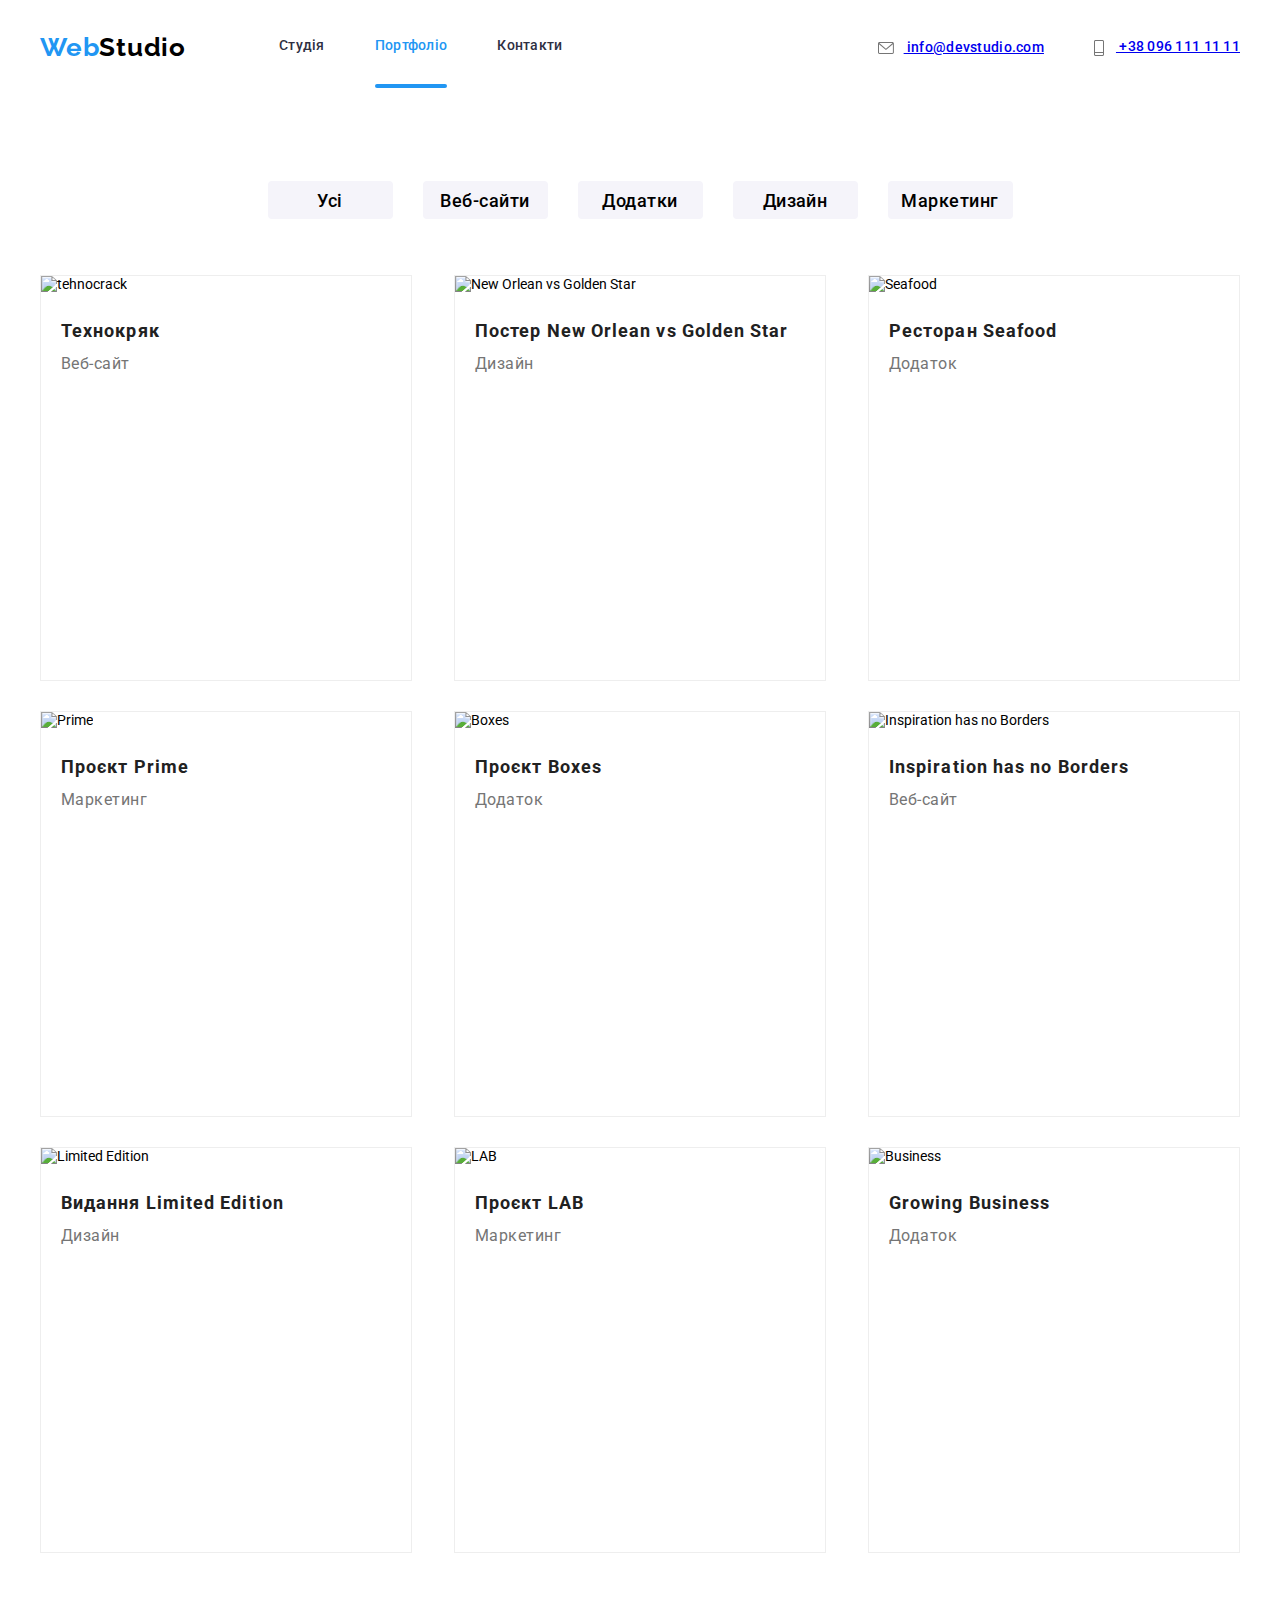
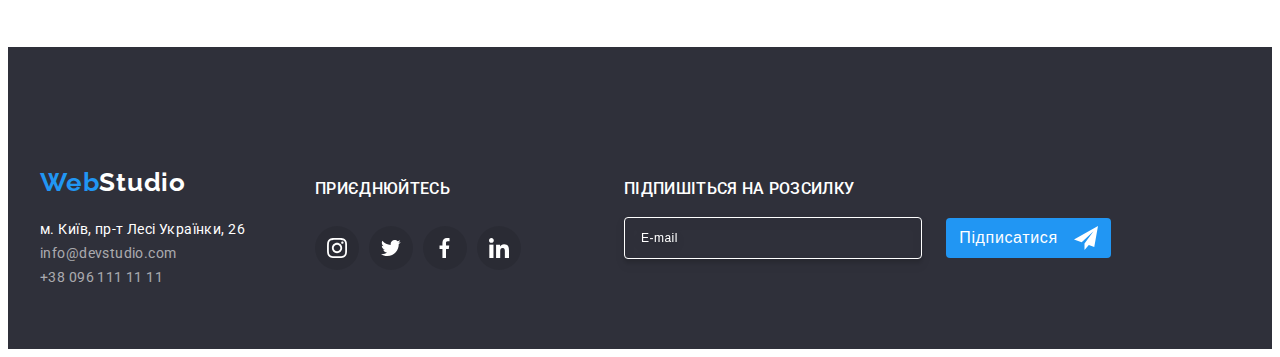
==== commit 7401b9e8: "dz-6" ====
--- a/Portfolio.html
+++ b/Portfolio.html
@@ -59,8 +59,9 @@
       </div>
     </header>
     <main>
+      <section class="portfolio-section">
       <div class="container">
-      <section class="portfolio-section">
+      
       <div class="button-list">
         <button class="portf-button">Усі</button>
         <button class="portf-button">Веб-сайти</button>
@@ -186,8 +187,9 @@
             </div>
           </li>
         </ul>
-      </section>
-      </div>
+    
+      </div>
+    </section>
     </main>
     <footer class="footer">
       <div class="container">
--- a/css/style.css
+++ b/css/style.css
@@ -1,3 +1,659 @@
+
+
+
+
+
+
+body {
+  font-family: "Roboto", sans-serif;
+  font-size: 14px;
+  font-weight: 400;
+}
+
+
+ul {
+  list-style-type: none;
+}
+
+.hero-btn {
+  border-radius: 4px;
+  background: #2196f3;
+  border: none;
+  box-shadow: 0px 4px 4px 0px rgba(0, 0, 0, 0.15);
+}
+.container {
+  width: 1200px;
+  padding: 0 15px;
+  margin: 0 auto;
+}
+
+.header {
+  display: flex;
+  flex-direction: row;
+  justify-content: center;
+  align-items: center;
+}
+.header-list {
+  display: flex;
+  justify-content: space-between;
+}
+
+.web {
+  color: #000;
+  font-family: Raleway;
+  font-size: 26px;
+  font-style: normal;
+  font-weight: 700;
+  line-height: normal;
+  letter-spacing: 0.78px;
+  margin-right: 93px;
+  text-decoration: none;
+  transition-property: color;
+  transition-duration: 250ms;
+  transition-timing-function: cubic-bezier(0.4, 0, 0.2, 1);
+}
+ .web-footer-part:hover {
+  color: #2196f3;
+}
+
+.portfolio-list-name {
+  position: relative;
+  z-index: 2;
+  background-color: #ffff;
+  width: 370px;
+  height: 108px;
+  padding: 21px 0 0 0;
+}
+
+
+.web-part {
+  color: #2196f3;
+  font-family: "Raleway", sans-serif;
+  font-size: 26px;
+  font-style: normal;
+  text-decoration: none;
+  font-weight: 700;
+  line-height: normal;
+  letter-spacing: 0.78px;
+}
+
+.web:hover {
+  color: #2196f3;
+}
+
+.web-footer:hover {
+  color: #2196f3;
+}
+
+.navigation {
+  display: flex;
+  align-items: center;
+}
+
+.nav-list {
+  display: flex;
+  gap: 50px;
+}
+.addres-item {
+  color: #757575;
+  font-family: "Roboto", sans-serif;
+  font-size: 14px;
+  font-style: normal;
+  font-weight: 500;
+  line-height: normal;
+  letter-spacing: 0.28px;
+  
+  
+}
+
+.addres-text {
+  color: inherit;
+  text-decoration: none;
+  transition-property: color;
+  transition-duration: 250ms;
+  transition-timing-function: cubic-bezier(0.4, 0, 0.2, 1);
+}
+
+.addres-text:hover {
+  color: #2196f3;
+}
+
+.addres-svg {
+  margin-right: 10px;
+  vertical-align: middle;
+  fill: #757575;
+  
+}
+.addres-use-svg {
+  transition-property: fill;
+  transition-duration: 250ms;
+  transition-timing-function: cubic-bezier(0.4, 0, 0.2, 1);
+}
+
+
+.addres-item:hover .addres-use-svg {
+  fill: #2196f3;
+}
+
+.nav-item {
+  color: #212121;
+  font-family: Roboto;
+  font-size: 14px;
+  font-style: normal;
+  font-weight: 500;
+  line-height: normal;
+  letter-spacing: 0.28px;
+}
+.addres-list {
+  display: flex;
+  gap: 50px;
+  align-items: center;
+}
+
+
+.nav-menu-link.current::after {
+  content: "";
+  position: relative;
+  display: block;
+  left: 0;
+  top: 28px;
+  bottom: -1px;
+  height: 4px;
+  background-color: #2196f3;
+  border-radius: 2px;
+  transition-property: color;
+  transition-duration: 250ms;
+  transition-timing-function: cubic-bezier(0.4, 0, 0.2, 1);
+}
+
+.nav-menu-link:hover {
+  width: 100%;
+  color: #2196f3;
+}
+
+.nav-menu-link.current {
+  color: #2196f3;
+}
+
+.nav-menu-link {
+  position: relative;
+  color: #2e2f42;
+  font-family: Roboto;
+  font-size: 16px;
+  font-style: normal;
+  font-weight: 500;
+  line-height: 1.5;
+  letter-spacing: 0.02em;
+  text-decoration: none;
+  display: block;
+  gap: 40px;
+  font-size: 14px;
+  transition-property: color;
+  transition-duration: 250ms;
+  transition-timing-function: cubic-bezier(0.4, 0, 0.2, 1);
+}
+
+.nav-item:hover .nav-menu-link {
+  color: #2196f3;
+}
+.header-mail {
+  color: #757575;
+}
+.header-telephone {
+  color: #757575;
+}
+
+.hero {
+  background-image: url("../images/overlay.jpg");
+  opacity: 0, 5;
+  background-repeat: no-repeat;
+  background-color: #2f303a;
+  padding-top: 200px;
+  padding-bottom: 200px;
+}
+
+.hero-btn {
+  color: #fff;
+  text-align: center;
+  font-family: Roboto;
+  font-size: 16px;
+  font-style: normal;
+  font-weight: 700;
+  line-height: 30px;
+  padding: 10px 32px;
+  display: block;
+  margin: 0 auto;
+}
+
+.hero-title {
+  width: 696px;
+  height: 120px;
+  color: #fff;
+  text-align: center;
+  font-family: Roboto;
+  font-size: 44px;
+  font-style: normal;
+  text-transform: uppercase;
+  margin: auto;
+}
+
+.title-h2 {
+  margin-bottom: 50px;
+  color: #212121;
+    text-align: center;
+    font-family: "Roboto", sans-serif;
+    font-size: 36px;
+    font-style: normal;
+    font-weight: 700;
+    line-height: normal;
+    letter-spacing: 1.08px;
+}
+
+.team-list {
+  display: flex;
+  flex-direction: row;
+}
+
+.adventages-list {
+  display: flex;
+  gap: 30px;
+}
+
+.adventages-list-item::before {
+  content: "";
+  display: inline-block;
+  width: 270px;
+  height: 120px;
+  background-color: #f5f4fa;
+  background-repeat: no-repeat;
+  background-position: center;
+}
+
+.adventages-list-item:nth-child(1)::before {
+  background-image: url("../images/antena.svg");
+}
+
+.adventages-list-item:nth-child(2)::before {
+  background-image: url("../images/astronaut.svg");
+}
+
+.adventages-list-item:nth-child(3)::before {
+  background-image: url("../images/clock.svg");
+}
+
+.adventages-list-item:nth-child(4)::before {
+  background-image: url("../images/diagram.svg");
+}
+
+.adventages-list-tittle {
+  color: #212121;
+  font-family: Roboto;
+  font-size: 14px;
+  font-style: normal;
+  font-weight: 700;
+  line-height: normal;
+  letter-spacing: 0.42px;
+  text-transform: uppercase;
+  padding-top: 30px;
+  padding-bottom: 10px;
+}
+
+.adventages-list-text {
+  color: #757575;
+  font-family: Roboto;
+  font-size: 14px;
+  font-style: normal;
+  font-weight: 400;
+  line-height: 24px; /* 171.429% */
+  letter-spacing: 0.42px;
+}
+
+.photo {
+  width: 270px;
+  height: 260px;
+  margin-bottom: 30px;
+}
+
+.work-title {
+  margin-bottom: 50px;
+  color: #212121;
+  text-align: center;
+  font-family: "Roboto", sans-serif;
+  font-size: 36px;
+  font-style: normal;
+  font-weight: 700;
+  line-height: normal;
+  letter-spacing: 1.08px;
+}
+
+.work-list {
+  display: flex;
+  gap: 30px;
+}
+
+.work-list-item {
+  position: relative;
+}
+
+
+
+.work-list-name {
+  display: block;
+  background-color: #2f303a;
+  opacity: 80%;
+  width: 370px;
+  height: 70px;
+  padding-top: 27px;
+  position: relative;
+  top: 73px;
+}
+
+.work-name-text {
+  font-family: "Roboto", sans-serif;
+  font-size: 14px;
+  color: #fff;
+  padding-top: 27px;
+  position: absolute;
+  width: 100%;
+  bottom: 0;
+  padding-bottom: 27px;
+  text-transform: uppercase;
+  text-align: center;
+  background-color: rgba(47, 48, 58, 0.8);
+}
+
+.team-list {
+  display: flex;
+  gap: 30px;
+}
+
+.team {
+  display: flex;
+  padding-top: 94px;
+  padding-bottom: 94px;
+  text-align: center;
+  background: #f5f4fa;
+}
+
+.team-user {
+  border: #000;
+  border-radius: 0px 0px 4px 4px;
+  background: #fff;
+  box-shadow: 0px 2px 1px 0px rgba(0, 0, 0, 0.2),
+    0px 1px 1px 0px rgba(0, 0, 0, 0.14), 0px 1px 3px 0px rgba(0, 0, 0, 0.12);
+  padding-bottom: 30px;
+}
+
+
+
+.background-div-svg {
+  display: flex;
+  justify-content: center;
+  gap: 10px
+  ;
+}
+
+.background-div {
+  display: flex;
+  justify-content: center;
+  align-items: center;
+  width: 44px;
+  height: 44px;
+  border: 2px solid none;
+  border-radius: 45px;
+  fill: #afb1b8;
+  transition-property: background-color;
+  transition-duration: 250ms;
+  transition-timing-function: cubic-bezier(0.4, 0, 0.2, 1);
+}
+
+.background-div:hover {
+  background-color: #2196f3;
+  fill: #fff;
+  border: 2px solid none;
+  border-radius: 45px;
+  
+}
+
+.footer-svg {
+  width: 20px;
+  height: 20px;
+  background-size: 44px;
+}
+
+.footer-background-div {
+  display: flex;
+  justify-content: center;
+  align-items: center;
+  width: 44px;
+  height: 44px;
+  border: 2px solid none;
+  border-radius: 45px;
+  fill: #fff;
+  background-color: rgba(0, 0, 0, 10%);
+  margin-right: 10px;
+  transition-property: background-color;
+  transition-duration: 250ms;
+  transition-timing-function: cubic-bezier(0.4, 0, 0.2, 1);
+}
+
+.footer-background-div:hover {
+  background-color: #2196f3;
+  fill: #fff;
+  border: 2px solid none;
+  border-radius: 45px;
+  
+}
+
+.footer-svg-title {
+  text-align: center;
+  color: #fff;
+  font-family: "Roboto", sans-serif;
+  font-weight: 500;
+  font-size: 16px;
+  line-height: 1.5;
+  letter-spacing: 0.02em;
+}
+
+.work-svg {
+  width: 20px;
+  height: 20px;
+  background-size: 44px;
+}
+
+.work-svg:hover {
+  fill: #fff;
+}
+
+.name {
+  color: #212121;
+  text-align: center;
+  font-family: Roboto;
+  font-size: 16px;
+  font-style: normal;
+  font-weight: 500;
+  line-height: normal;
+  letter-spacing: 0.48px;
+}
+
+.robota {
+  color: #757575;
+  text-align: center;
+  font-family: Roboto;
+  font-size: 16px;
+  font-style: normal;
+  font-weight: 400;
+  line-height: normal;
+  letter-spacing: 0.48px;
+  margin: 10px 0 30px 0;
+  
+}
+
+.mail-footer,
+.tel-footer {
+  color: rgba(255, 255, 255, 0.6);
+  font-family: Roboto;
+  font-size: 14px;
+  font-style: normal;
+  font-weight: 400;
+  line-height: 24px; /* 171.429% */
+  letter-spacing: 0.42px;
+  text-decoration: none;
+}
+
+.addres {
+  color: #fff;
+  font-family: Roboto;
+  font-size: 14px;
+  font-style: normal;
+  font-weight: 400;
+  line-height: 24px; /* 171.429% */
+  letter-spacing: 0.42px;
+}
+
+.adventages {
+  padding-top: 94px;
+  padding-bottom: 94px;
+}
+
+.work {
+  display: flex;
+  padding-bottom: 94px;
+  text-align: center;
+}
+
+.users {
+  padding: 94px 0 94px 0;
+}
+
+.users-list-title {
+  text-align: center;
+  margin-bottom: 50px;
+  color: #212121;
+    font-family: "Roboto", sans-serif;
+    font-size: 36px;
+    font-style: normal;
+    font-weight: 700;
+    line-height: normal;
+    letter-spacing: 1.08px;
+}
+
+.users-box {
+  display: flex;
+  padding-top: 94px;
+  padding-bottom: 95px;
+  display: flex;
+  justify-content: space-between;
+}
+
+.users-list {
+  display: flex;
+  gap: 30px;
+}
+
+.users-list-box {
+  display: flex;
+  align-items: center;
+  width: 170px;
+  height: 92px;
+  border: #afb1b8 1px solid;
+  border-radius: 4px;
+  transition-property: color;
+  transition-duration: 250ms;
+  transition-timing-function: cubic-bezier(0.4, 0, 0.2, 1);
+}
+
+.users-list-box:hover .user-svg-use {
+  fill: #2196f3;
+}
+
+.users-list-box:hover {
+  border: #2196f3 1px solid;
+  border-radius: 4px;
+  
+}
+
+.users-svg {
+  fill: #afb1b8;
+  transition-property: fill;
+  transition-duration: 250ms;
+  transition-timing-function: cubic-bezier(0.4, 0, 0.2, 1);
+}
+
+.users-list-svg {
+  display: block;
+  margin: 0 auto;
+  transition-property: border;
+  transition-duration: 250ms;
+  transition-timing-function: cubic-bezier(0.4, 0, 0.2, 1);
+  
+}
+
+.users-list-svg:hover {
+  border: #2196f3;
+  
+}
+
+.users-list-box:hover .users-svg {
+  fill: #2196f3;
+  
+}
+
+.web-footer-part {
+  color: #2196f3;
+  text-decoration: none;
+  font-family: Raleway;
+  font-size: 26px;
+  font-style: normal;
+  font-weight: 700;
+  line-height: normal;
+  letter-spacing: 0.78px;
+  text-decoration: none;
+}
+
+.web-footer {
+  color: #fff;
+  font-family: Raleway;
+  font-size: 26px;
+  font-style: normal;
+  font-weight: 700;
+  line-height: normal;
+  letter-spacing: 0.78px;
+  padding-top: 60px;
+  text-decoration: none;
+}
+
+.addres {
+  padding-top: 10px;
+}
+
+.mail-footer {
+  padding-top: 5px;
+}
+
+.tel-footer {
+  padding-top: 5px;
+  padding-bottom: 60px;
+}
+
+
+
+.footer-background {
+  display: flex;
+  justify-content: center;
+}
+
+.footer-content-item {
+  margin-right: 70px;
+}
+
+.footer-social-svg {
+  margin-top: 70px;
+  margin-right: 93px;
+}
+
+/* portfolio */
+
 a,
 ul,
 h1,
@@ -9,662 +665,35 @@
   padding: 0;
   margin: 0;
 }
-
-
-
-a:hover {
-  color: #2196f3;
-  transition: transform 250ms cubic-bezier(0.4, 0, 0.2, 1), opacity 250ms cubic-bezier(0.4, 0, 0.2, 1); /* Анімація для transform і opacity */
-
-}
-
-body {
-  font-family: "Roboto", sans-serif;
-  font-size: 14px;
-  font-weight: 400;
-}
-
-a {
+/* a {
   text-decoration: none;
   color: inherit;
-}
-ul {
-  list-style-type: none;
-}
-
-.hero-btn {
-  border-radius: 4px;
-  background: #2196f3;
-  border: none;
-  box-shadow: 0px 4px 4px 0px rgba(0, 0, 0, 0.15);
-}
-.container {
-  width: 1200px;
-  padding: 0 15px;
-  margin: 0 auto;
-}
-
-.header {
-  display: flex;
-  flex-direction: row;
-  justify-content: center;
-  align-items: center;
-}
-.header-list {
-  display: flex;
-  justify-content: space-between;
-}
-
-.web {
-  color: #000;
-  font-family: Raleway;
-  font-size: 26px;
-  font-style: normal;
-  font-weight: 700;
-  line-height: normal;
-  letter-spacing: 0.78px;
-  margin-right: 93px;
-}
-
-.portfolio-list-name {
-  position: relative;
-  z-index: 2;
-  background-color: #ffff;
-  width: 370px;
-  height: 108px;
-  padding: 21px 0 0 0;
-}
-
-
-.web-part {
+  transition-property: color;
+  transition-duration: 250ms;
+  transition-timing-function: cubic-bezier(0.4, 0, 0.2, 1);
+} */
+/* a:hover {
   color: #2196f3;
-  font-family: "Raleway", sans-serif;
-  font-size: 26px;
-  font-style: normal;
-  font-weight: 700;
-  line-height: normal;
-  letter-spacing: 0.78px;
-}
-
-.navigation {
-  display: flex;
-  align-items: center;
-}
-
-.nav-list {
-  display: flex;
-  gap: 50px;
-}
-.addres-item {
-  color: #757575;
-  font-family: "Roboto", sans-serif;
-  font-size: 14px;
-  font-style: normal;
-  font-weight: 500;
-  line-height: normal;
-  letter-spacing: 0.28px;
-
-}
-
-.addres-svg {
-  margin-right: 10px;
-  vertical-align: middle;
-  fill: #757575;
-}
-
-.addres-item:hover .addres-use-svg {
-  fill: #2196f3;
-}
-
-.nav-item {
-  color: #212121;
-  font-family: Roboto;
-  font-size: 14px;
-  font-style: normal;
-  font-weight: 500;
-  line-height: normal;
-  letter-spacing: 0.28px;
-}
-.addres-list {
-  display: flex;
-  gap: 50px;
-  align-items: center;
-}
-
-
-.nav-menu-link.current::after {
-  content: "";
-  position: relative;
-  display: block;
-  left: 0;
-  top: 28px;
-  bottom: -1px;
-  height: 4px;
-  background-color: #2196f3;
-  border-radius: 2px;
-  transition: color 0.25s cubic-bezier(0.4, 0, 0.2, 1);
-
-}
-
-.nav-menu-link:hover {
-  width: 100%;
-  color: #2196f3;
-}
-
-.nav-menu-link.current {
-  color: #2196f3;
-}
-
-.nav-menu-link {
-  position: relative;
-  color: #2e2f42;
-  font-family: Roboto;
-  font-size: 16px;
-  font-style: normal;
-  font-weight: 500;
-  line-height: 1.5;
-  letter-spacing: 0.02em;
-  text-decoration: none;
-  display: block;
-  gap: 40px;
-  font-size: 14px;
-  transition: color 250ms cubic-bezier(0.4, 0, 0.2, 1);
-}
-
-.nav-item:hover .nav-menu-link:hover {
-  content: "";
-  width: 100%;
-  color: #2196f3;
-}
-
-.header-mail {
-  color: #757575;
-}
-.header-telephone {
-  color: #757575;
-}
-
-.hero {
-  background-image: url("../images/overlay.jpg");
-  opacity: 0, 5;
-  background-repeat: no-repeat;
-  background-color: #2f303a;
-  padding-top: 200px;
-  padding-bottom: 200px;
-}
-
-.hero-btn {
-  color: #fff;
-  text-align: center;
-  font-family: Roboto;
-  font-size: 16px;
-  font-style: normal;
-  font-weight: 700;
-  line-height: 30px;
-  padding: 10px 32px;
-  display: block;
-  margin: 0 auto;
-}
-
-.hero-title {
-  width: 696px;
-  height: 120px;
-  color: #fff;
-  text-align: center;
-  font-family: Roboto;
-  font-size: 44px;
-  font-style: normal;
-  text-transform: uppercase;
-  margin: auto;
-}
-
-.title-h2 {
-  margin-bottom: 50px;
-  color: #212121;
-    text-align: center;
-    font-family: "Roboto", sans-serif;
-    font-size: 36px;
-    font-style: normal;
-    font-weight: 700;
-    line-height: normal;
-    letter-spacing: 1.08px;
-}
-
-.team-list {
-  display: flex;
-  flex-direction: row;
-}
-
-.adventages-list {
-  display: flex;
-  gap: 30px;
-}
-
-.adventages-list-item::before {
-  content: "";
-  display: inline-block;
-  width: 270px;
-  height: 120px;
-  background-color: #f5f4fa;
-  background-repeat: no-repeat;
-  background-position: center;
-}
-
-.adventages-list-item:nth-child(1)::before {
-  background-image: url("../images/antena.svg");
-}
-
-.adventages-list-item:nth-child(2)::before {
-  background-image: url("../images/astronaut.svg");
-}
-
-.adventages-list-item:nth-child(3)::before {
-  background-image: url("../images/clock.svg");
-}
-
-.adventages-list-item:nth-child(4)::before {
-  background-image: url("../images/diagram.svg");
-}
-
-.adventages-list-tittle {
-  color: #212121;
-  font-family: Roboto;
-  font-size: 14px;
-  font-style: normal;
-  font-weight: 700;
-  line-height: normal;
-  letter-spacing: 0.42px;
-  text-transform: uppercase;
-  padding-top: 30px;
-  padding-bottom: 10px;
-}
-
-.adventages-list-text {
-  color: #757575;
-  font-family: Roboto;
-  font-size: 14px;
-  font-style: normal;
-  font-weight: 400;
-  line-height: 24px; /* 171.429% */
-  letter-spacing: 0.42px;
-}
-
-.photo {
-  width: 270px;
-  height: 260px;
-  margin-bottom: 30px;
-}
-
-.work-title {
-  margin-bottom: 50px;
-  color: #212121;
-  text-align: center;
-  font-family: "Roboto", sans-serif;
-  font-size: 36px;
-  font-style: normal;
-  font-weight: 700;
-  line-height: normal;
-  letter-spacing: 1.08px;
-}
-
-.work-list {
-  display: flex;
-  gap: 30px;
-}
-
-.work-list-item {
-  position: relative;
-}
-
-
-
-.work-list-name {
-  display: block;
-  background-color: #2f303a;
-  opacity: 80%;
-  width: 370px;
-  height: 70px;
-  padding-top: 27px;
-  position: relative;
-  top: 73px;
-}
-
-.work-name-text {
-  font-family: "Roboto", sans-serif;
-  font-size: 14px;
-  color: #fff;
-  padding-top: 27px;
-  position: absolute;
-  width: 100%;
-  bottom: 0;
-  padding-bottom: 27px;
-  text-transform: uppercase;
-  text-align: center;
-  background-color: rgba(47, 48, 58, 0.8);
-}
-
-.team-list {
-  display: flex;
-  gap: 30px;
-}
-
-.team {
-  display: flex;
-  padding-top: 94px;
-  padding-bottom: 94px;
-  text-align: center;
-  background: #f5f4fa;
-}
-
-.team-user {
-  border: #000;
-  border-radius: 0px 0px 4px 4px;
-  background: #fff;
-  box-shadow: 0px 2px 1px 0px rgba(0, 0, 0, 0.2),
-    0px 1px 1px 0px rgba(0, 0, 0, 0.14), 0px 1px 3px 0px rgba(0, 0, 0, 0.12);
-  padding-bottom: 30px;
-}
-
-
-
-.background-div-svg {
-  display: flex;
-  justify-content: center;
-  gap: 10px
-  ;
-}
-
-.background-div {
-  display: flex;
-  justify-content: center;
-  align-items: center;
-  width: 44px;
-  height: 44px;
-  border: 2px solid none;
-  border-radius: 45px;
-  fill: #afb1b8;
-}
-
-.background-div:hover {
-  background-color: #2196f3;
-  fill: #fff;
-  border: 2px solid none;
-  border-radius: 45px;
-  transition: transform 250ms cubic-bezier(0.4, 0, 0.2, 1), opacity 250ms cubic-bezier(0.4, 0, 0.2, 1); /* Анімація для transform і opacity */
-}
-
-.footer-svg {
-  width: 20px;
-  height: 20px;
-  background-size: 44px;
-}
-
-.footer-background-div {
-  display: flex;
-  justify-content: center;
-  align-items: center;
-  width: 44px;
-  height: 44px;
-  border: 2px solid none;
-  border-radius: 45px;
-  fill: #fff;
-  background-color: rgba(0, 0, 0, 10%);
-  margin-right: 10px;
-}
-
-.footer-background-div:hover {
-  background-color: #2196f3;
-  fill: #fff;
-  border: 2px solid none;
-  border-radius: 45px;
-  transition: transform 250ms cubic-bezier(0.4, 0, 0.2, 1), opacity 250ms cubic-bezier(0.4, 0, 0.2, 1); /* Анімація для transform і opacity */
-
-}
-
-.footer-svg-title {
-  text-align: center;
-  color: #fff;
-  font-family: "Roboto", sans-serif;
-  font-weight: 500;
-  font-size: 16px;
-  line-height: 1.5;
-  letter-spacing: 0.02em;
-}
-
-.work-svg {
-  width: 20px;
-  height: 20px;
-  background-size: 44px;
-}
-
-.work-svg:hover {
-  fill: #fff;
-  transition: transform 250ms cubic-bezier(0.4, 0, 0.2, 1), opacity 250ms cubic-bezier(0.4, 0, 0.2, 1); /* Анімація для transform і opacity */
-}
-
-.name {
-  color: #212121;
-  text-align: center;
-  font-family: Roboto;
-  font-size: 16px;
-  font-style: normal;
-  font-weight: 500;
-  line-height: normal;
-  letter-spacing: 0.48px;
-}
-
-.robota {
-  color: #757575;
-  text-align: center;
-  font-family: Roboto;
-  font-size: 16px;
-  font-style: normal;
-  font-weight: 400;
-  line-height: normal;
-  letter-spacing: 0.48px;
-  margin: 10px 0 30px 0;
-  
-}
-
-.mail-footer,
-.tel-footer {
-  color: rgba(255, 255, 255, 0.6);
-  font-family: Roboto;
-  font-size: 14px;
-  font-style: normal;
-  font-weight: 400;
-  line-height: 24px; /* 171.429% */
-  letter-spacing: 0.42px;
-}
-
-.addres {
-  color: #fff;
-  font-family: Roboto;
-  font-size: 14px;
-  font-style: normal;
-  font-weight: 400;
-  line-height: 24px; /* 171.429% */
-  letter-spacing: 0.42px;
-}
-
-.adventages {
-  padding-top: 94px;
-  padding-bottom: 94px;
-}
-
-.work {
-  display: flex;
-  padding-bottom: 94px;
-  text-align: center;
-}
-
-.users {
-  padding: 94px 0 94px 0;
-}
-
-.users-list-title {
-  text-align: center;
-  margin-bottom: 50px;
-  color: #212121;
-    font-family: "Roboto", sans-serif;
-    font-size: 36px;
-    font-style: normal;
-    font-weight: 700;
-    line-height: normal;
-    letter-spacing: 1.08px;
-}
-
-.users-box {
-  display: flex;
-  padding-top: 94px;
-  padding-bottom: 95px;
-  display: flex;
-  justify-content: space-between;
-}
-
-.users-list {
-  display: flex;
-  gap: 30px;
-}
-
-.users-list-box {
-  display: flex;
-  align-items: center;
-  width: 170px;
-  height: 92px;
-  border: #afb1b8 1px solid;
-  border-radius: 4px;
-}
-
-.users-list-box:hover .user-svg-use {
-  fill: #2196f3;
-  transition: transform 250ms cubic-bezier(0.4, 0, 0.2, 1), opacity 250ms cubic-bezier(0.4, 0, 0.2, 1); /* Анімація для transform і opacity */
-
-}
-
-.users-list-box:hover {
-  border: #2196f3 1px solid;
-  border-radius: 4px;
-  transition: transform 250ms cubic-bezier(0.4, 0, 0.2, 1), opacity 250ms cubic-bezier(0.4, 0, 0.2, 1); /* Анімація для transform і opacity */
-
-}
-
-.users-svg {
-  fill: #afb1b8;
-}
-
-.users-list-svg {
-  display: block;
-  margin: 0 auto;
-}
-
-.users-list-svg:hover {
-  border: #2196f3;
-  transition: transform 250ms cubic-bezier(0.4, 0, 0.2, 1), opacity 250ms cubic-bezier(0.4, 0, 0.2, 1); /* Анімація для transform і opacity */
-  transform: scale(0.9) translateY(-10px);
-}
-
-.users-list-box:hover .users-svg {
-  fill: #2196f3;
-  transition: transform 250ms cubic-bezier(0.4, 0, 0.2, 1), opacity 250ms cubic-bezier(0.4, 0, 0.2, 1); /* Анімація для transform і opacity */
-
-}
-
-.web-footer-part {
-  color: #2196f3;
-
-  font-family: Raleway;
-  font-size: 26px;
-  font-style: normal;
-  font-weight: 700;
-  line-height: normal;
-  letter-spacing: 0.78px;
-}
-
-.web-footer {
-  color: #fff;
-  font-family: Raleway;
-  font-size: 26px;
-  font-style: normal;
-  font-weight: 700;
-  line-height: normal;
-  letter-spacing: 0.78px;
-  padding-top: 60px;
-}
-
-.addres {
-  padding-top: 10px;
-}
-
-.mail-footer {
-  padding-top: 5px;
-}
-
-.tel-footer {
-  padding-top: 5px;
-  padding-bottom: 60px;
-}
-
-
-
-.footer-background {
-  display: flex;
-  justify-content: center;
-}
-
-.footer-content-item {
-  margin-right: 70px;
-}
-
-.footer-social-svg {
-  margin-top: 70px;
-  margin-right: 93px;
-}
-
-/* portfolio */
-
-a,
-ul,
-h1,
-li,
-p,
-h2,
-h3,
-h4 {
-  padding: 0;
-  margin: 0;
-}
-a {
-  text-decoration: none;
-  color: inherit;
-}
-a:hover {
-  color: #2196f3;
-  transition: transform 250ms cubic-bezier(0.4, 0, 0.2, 1), opacity 250ms cubic-bezier(0.4, 0, 0.2, 1); /* Анімація для transform і opacity */
-
-}
+  
+} */
 .portf-button {
   width: 125px;
   height: 38px;
   flex-shrink: 0;
   border-radius: 4px;
   background: #f5f4fa;
+  transition-property: background-color;
+  transition-duration: 250ms;
+  transition-timing-function: cubic-bezier(0.4, 0, 0.2, 1);
 }
 .portf-button:hover {
   background-color: #2196f3;
   color: #fff;
-  transition: transform 250ms cubic-bezier(0.4, 0, 0.2, 1), opacity 250ms cubic-bezier(0.4, 0, 0.2, 1); /* Анімація для transform і opacity */
-
+  
 }
 
 ul {
   list-style-type: none;
-}
-
-.container {
-  width: 1200px;
-  padding: 0 15px;
-  margin: 0 auto;
 }
 
 
@@ -676,12 +705,13 @@
 
 .mail-use-svg {
   fill: #757575;
+  transition-property: fill;
+  transition-duration: 250ms;
+  transition-timing-function: cubic-bezier(0.4, 0, 0.2, 1);
 }
 
 .mail-use-svg:hover {
   fill: #2196f3;
-  transition: transform 250ms cubic-bezier(0.4, 0, 0.2, 1), opacity 250ms cubic-bezier(0.4, 0, 0.2, 1); /* Анімація для transform і opacity */
- 
 }
 
 .tel-svg {
@@ -691,11 +721,14 @@
 
 .tel-use-svg {
   fill: #757575;
+  transition-property: fill;
+  transition-duration: 250ms;
+  transition-timing-function: cubic-bezier(0.4, 0, 0.2, 1);
 }
 
 .tel-use-svg:hover {
   fill: #2196f3;
-  transition: transform 250ms cubic-bezier(0.4, 0, 0.2, 1), opacity 250ms cubic-bezier(0.4, 0, 0.2, 1); /* Анімація для transform і opacity */
+  
 }
 .header-list {
   display: flex;
@@ -703,39 +736,9 @@
   padding: 24px 0 25px 0;
 }
 
-.web {
-  color: #000;
-  font-family: Raleway;
-  font-size: 26px;
-  font-style: normal;
-  font-weight: 700;
-  line-height: normal;
-  letter-spacing: 0.78px;
-}
-
-.web-part {
-  color: #2196f3;
-  font-family: Raleway;
-  font-size: 26px;
-  font-style: normal;
-  font-weight: 700;
-  line-height: normal;
-  letter-spacing: 0.78px;
-}
-
-.mail,
-.tel {
-  color: #757575;
-  font-family: Roboto;
-  font-size: 14px;
-  font-style: normal;
-  font-weight: 500;
-  line-height: normal;
-  letter-spacing: 0.28px;
-  padding-top: 32px;
-  padding-bottom: 32px;
-  padding-left: 50px;
-}
+
+
+
 .portfolio-list {
   display: flex;
   flex-wrap: wrap;
@@ -819,7 +822,6 @@
   position: relative;
   overflow: hidden;
   border: 1px solid #EEEEEE;
-  transition: transform 250ms cubic-bezier(0.4, 0, 0.2, 1), opacity 250ms cubic-bezier(0.4, 0, 0.2, 1); /* Анімація для transform і opacity */
 }
 
 .portf-list-item:hover {
@@ -876,6 +878,9 @@
   padding-top: 60px;
   margin-bottom: 20px;
   display: inline-block;
+  transition-property: color;
+  transition-duration: 250ms;
+  transition-timing-function: cubic-bezier(0.4, 0, 0.2, 1);
 }
 
 .addres {
@@ -953,7 +958,8 @@
   fill: #fff;
   border: 2px solid none;
   border-radius: 45px;
-  transition: transform 250ms cubic-bezier(0.4, 0, 0.2, 1), opacity 250ms cubic-bezier(0.4, 0, 0.2, 1); /* Анімація для transform і opacity */
+  transition-duration: 250ms;
+  transition-timing-function: cubic-bezier(0.4, 0, 0.2, 1);
 }
 
 .footer-svg-title {
@@ -1077,6 +1083,8 @@
   padding: 15px;
   background-color: #ffffff;
   border-radius: 4px;
+  transform: translate(-2%, -1%);
+  transition: transform 250ms cubic-bezier(0.4, 0, 0.2, 1);
 }
 .modal-title {
   font-family: "Roboto", sans-serif;
@@ -1115,13 +1123,13 @@
 }
 .modal-list-input:hover {
   border-color: #2196f3;
-  transition: transform 250ms cubic-bezier(0.4, 0, 0.2, 1), opacity 250ms cubic-bezier(0.4, 0, 0.2, 1); /* Анімація для transform і opacity */
-
+  transition-duration: 250ms;
+  transition-timing-function: cubic-bezier(0.4, 0, 0.2, 1);
 }
 .modal-list-input:hover + .modal-svg {
   fill: #2196f3;
-  transition: transform 250ms cubic-bezier(0.4, 0, 0.2, 1), opacity 250ms cubic-bezier(0.4, 0, 0.2, 1); /* Анімація для transform і opacity */
-
+  transition-duration: 250ms;
+  transition-timing-function: cubic-bezier(0.4, 0, 0.2, 1);
 }
 .modal-textarea {
   width: 100%;
@@ -1201,8 +1209,8 @@
 }
 .div-modal-btn-close:hover {
   fill: #2196f3;
-  transition: transform 250ms cubic-bezier(0.4, 0, 0.2, 1), opacity 250ms cubic-bezier(0.4, 0, 0.2, 1); /* Анімація для transform і opacity */
-
+  transition-duration: 250ms;
+  transition-timing-function: cubic-bezier(0.4, 0, 0.2, 1);
 }
 .is-hidden {
   opacity: 0;
@@ -1223,6 +1231,6 @@
 }
 .modal-textarea:hover {
   border-color: #2196f3;
-  transition: transform 250ms cubic-bezier(0.4, 0, 0.2, 1), opacity 250ms cubic-bezier(0.4, 0, 0.2, 1); /* Анімація для transform і opacity */
- 
-}
+  transition-duration: 250ms;
+  transition-timing-function: cubic-bezier(0.4, 0, 0.2, 1);
+}
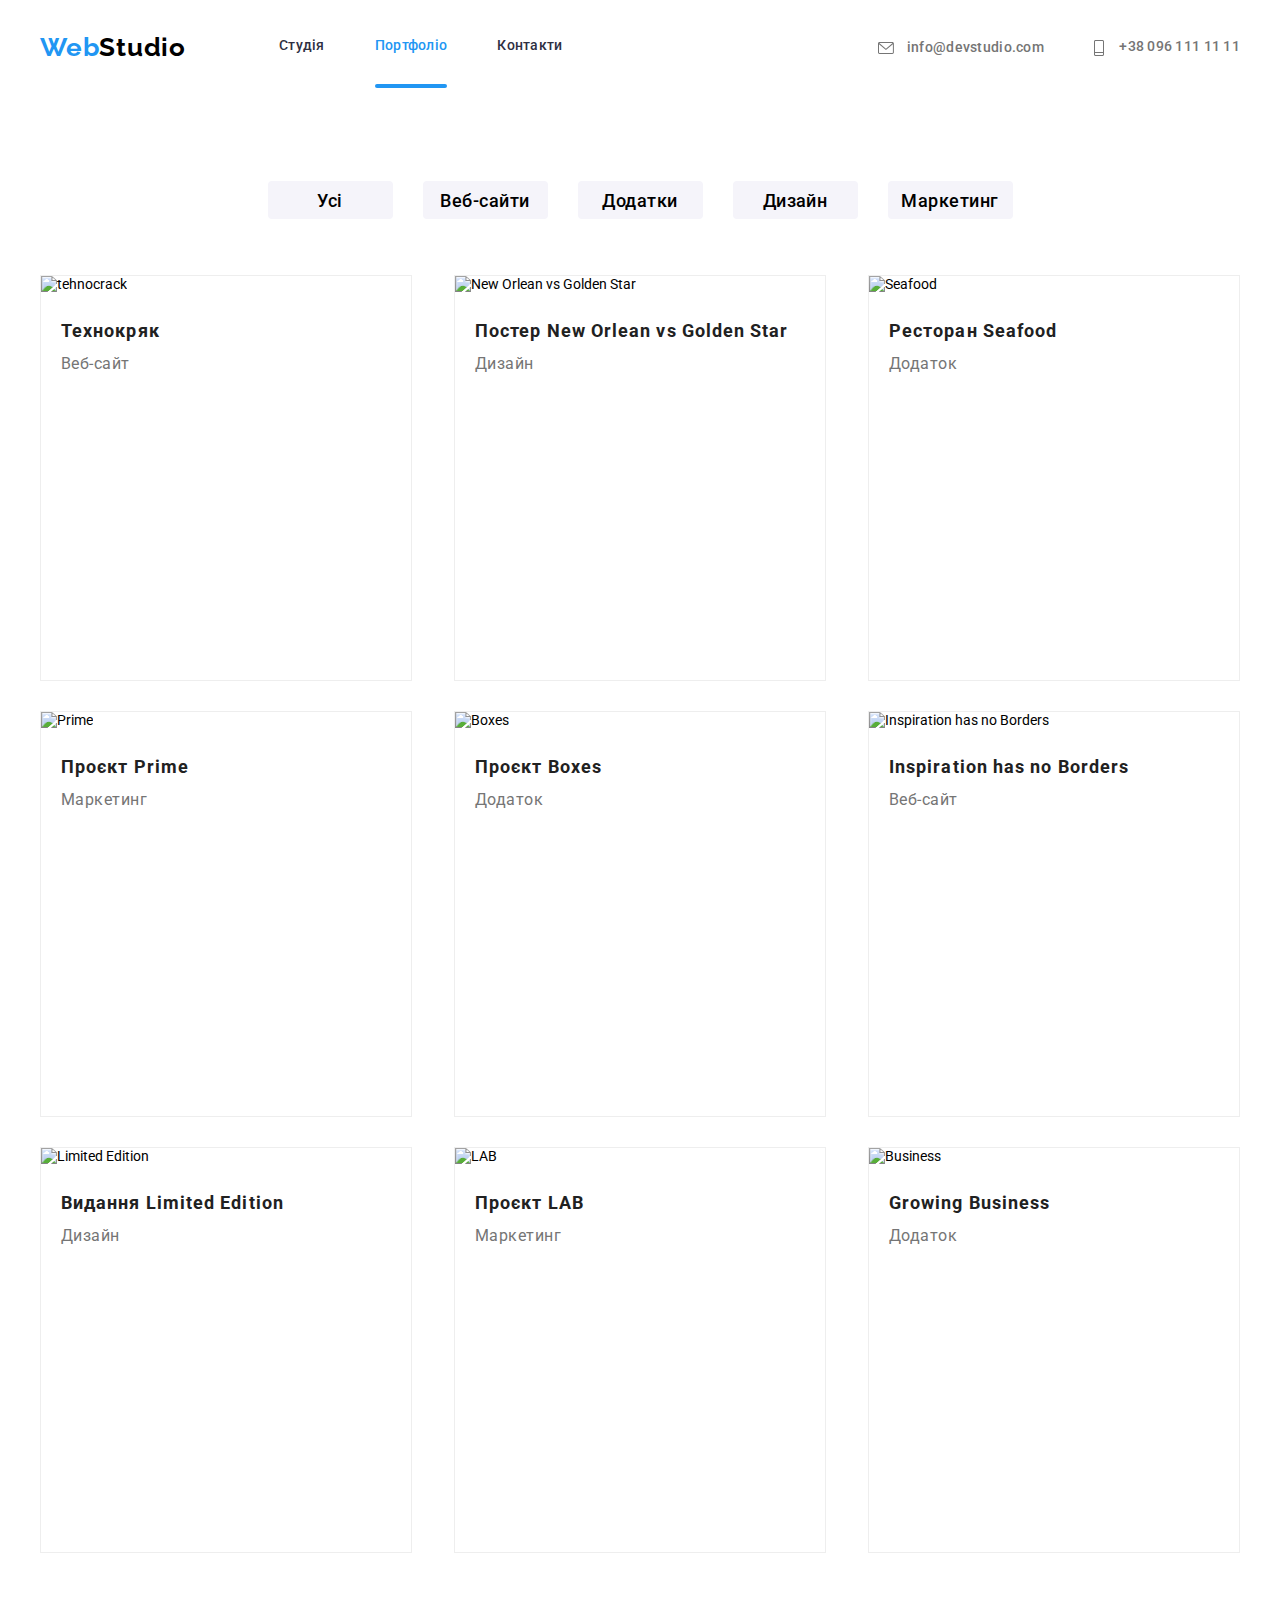
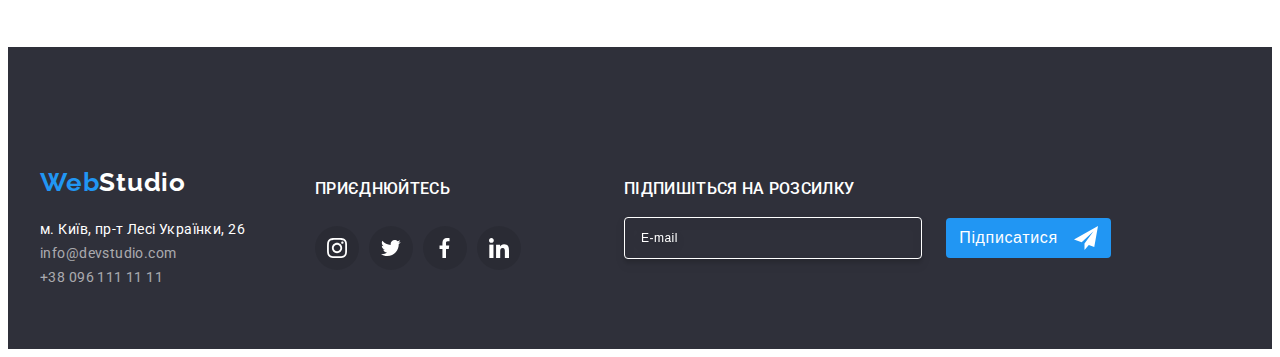
==== commit 64085387: "dorobka" ====
--- a/Portfolio.html
+++ b/Portfolio.html
@@ -23,14 +23,14 @@
           ><span class="web-part">Web</span>Studio</a
         >
           <ul class="nav-list">
-            <li class="nav-item"><a class="nav-menu-link" href="./index.html">Студія</a></li>
+            <li class="nav-item"><a class="nav-menu-link " href="./index.html">Студія</a></li>
             <li class="nav-item"><a class="nav-menu-link current" href="./Portfolio.html">Портфоліо</a></li>
             <li class="nav-item"><a class="nav-menu-link" href="#">Контакти</a></li>
           </ul>
         </nav>
         <ul class="addres-list">
           <li class="addres-item">
-            <a href="mailto:info@devstudio.com">
+            <a class="addres-text" href="mailto:info@devstudio.com">
               <svg class="addres-svg" width="16px" height="12px">
                 <use
                   class="addres-use-svg"
@@ -43,7 +43,7 @@
             >
           </li>
           <li class="addres-item">
-            <a href="tel:+380961111111">
+            <a class="addres-text" href="tel:+380961111111">
               <svg class="addres-svg" width="12px" height="16px">
                 <use
                   class="addres-use-svg"
@@ -73,6 +73,7 @@
       
         <ul class="portfolio-list">
           <li class="portf-list-item">
+
             <div class="portfolio-cover-image">
             <img src="./images/portfolio/img.png" alt="tehnocrack" />
             <p class="overflow-text">Ресурс пропонує комплексні<br>
@@ -85,6 +86,7 @@
             </div>
           </li>
           <li class="portf-list-item">
+            <div class="box"></div>
             <div class="portfolio-cover-image">
             <img
               src="./images/portfolio/img-2.png"
@@ -202,7 +204,7 @@
             >
 
             <addres class="addres">
-              <p class="addres-text">м. Київ, пр-т Лесі Українки, 26</p>
+              <p class="addres-text-footer">м. Київ, пр-т Лесі Українки, 26</p>
               <a class="mail-footer" href="mailto:info@devstudio.com">
                 info@devstudio.com</a
               >
--- a/css/style.css
+++ b/css/style.css
@@ -50,7 +50,6 @@
   text-decoration: none;
   transition-property: color;
   transition-duration: 250ms;
-  transition-timing-function: cubic-bezier(0.4, 0, 0.2, 1);
 }
  .web-footer-part:hover {
   color: #2196f3;
@@ -210,6 +209,8 @@
   background-color: #2f303a;
   padding-top: 200px;
   padding-bottom: 200px;
+  background-position: center;
+
 }
 
 .hero-btn {
@@ -231,6 +232,7 @@
   color: #fff;
   text-align: center;
   font-family: Roboto;
+  font-weight: 900;
   font-size: 44px;
   font-style: normal;
   text-transform: uppercase;
@@ -568,7 +570,7 @@
 }
 
 .users-list-box:hover {
-  border: #2196f3 1px solid;
+  border-color: #2196f3;
   border-radius: 4px;
   
 }
@@ -786,6 +788,30 @@
   width: 1200px;
 }
 
+
+
+
+
+
+
+.portf-list-item:hover .overflow-text {
+  background-color: rgba(6, 139, 255, 0.9);
+  transform: translateY(0);
+  transition: transform 250ms cubic-bezier(0.4, 0, 0.2, 1);
+  
+  
+}
+.portf-list-item {
+  width: 370px;
+  height: 404px;
+  border: 1px solid #EEEEEE;
+}
+.portfolio-cover-image {
+  width: 370px;
+  position: relative;
+   overflow: hidden; 
+  
+}
 .overflow-text {
   padding: 63px 44px 63px 24px;
   font-size: 18px;
@@ -799,29 +825,8 @@
   justify-content: center;
   color: #fff;
   background: #2196f3;
-  width: 100%;
-  transform: translateY(100%);
-  transition: transform 250ms cubic-bezier(0.4, 0, 0.2, 1)
-  ;
-}
-
-
-
-
-
-.portf-list-item:hover .overflow-text {
-  background-color: rgba(6, 139, 255, 0.9);
-  transform: translateY(0);
-  transition: transform 250ms cubic-bezier(0.4, 0, 0.2, 1);
-  
-  
-}
-.portf-list-item {
-  width: 370px;
-  height: 404px;
-  position: relative;
-  overflow: hidden;
-  border: 1px solid #EEEEEE;
+  transform: translateY(100%); 
+  transition: transform 250ms cubic-bezier(0.4, 0, 0.2, 1); 
 }
 
 .portf-list-item:hover {
@@ -1075,6 +1080,7 @@
   background-color: rgba(0, 0, 0, 0.5);
   opacity: 1;
   z-index: 9;
+  transition: opacity 250ms cubic-bezier(0.4, 0, 0.2, 1);
 }
 .modal {
   position: absolute;
@@ -1086,6 +1092,7 @@
   transform: translate(-2%, -1%);
   transition: transform 250ms cubic-bezier(0.4, 0, 0.2, 1);
 }
+
 .modal-title {
   font-family: "Roboto", sans-serif;
   font-weight: 700;
